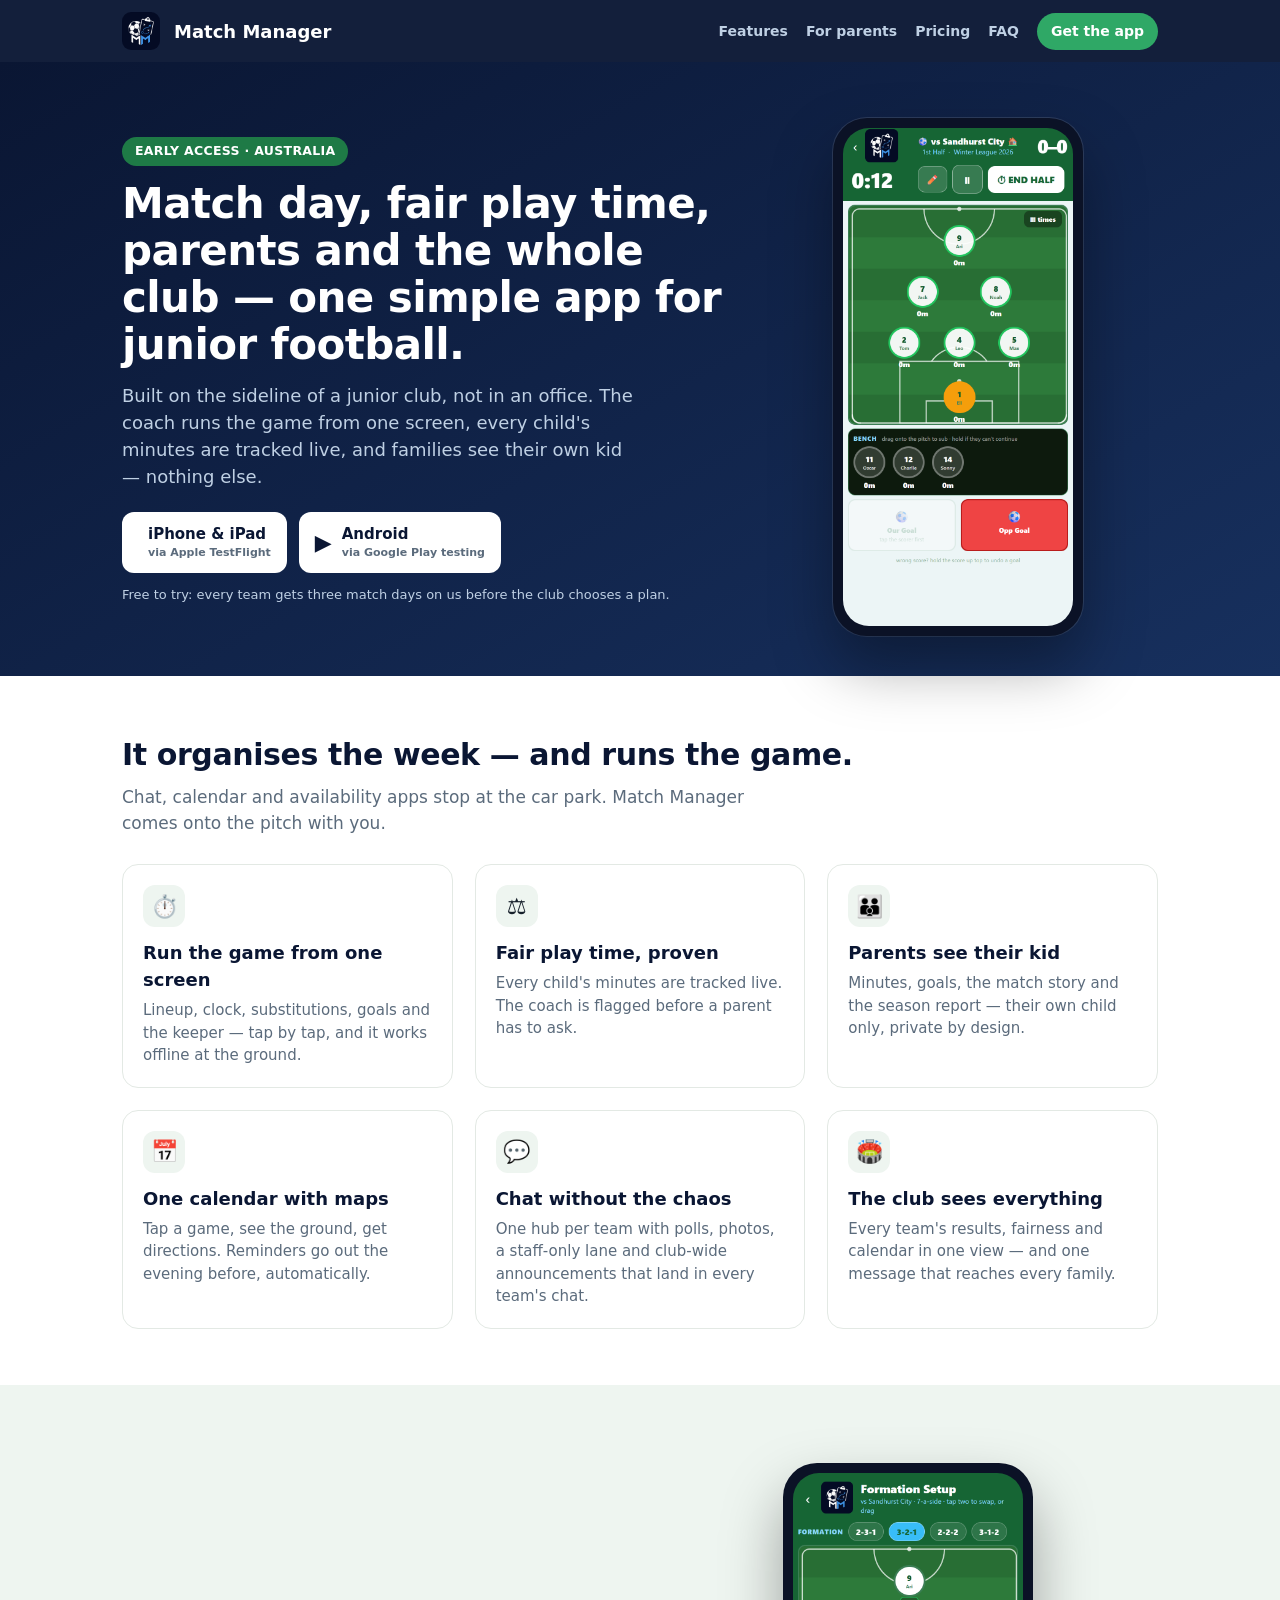
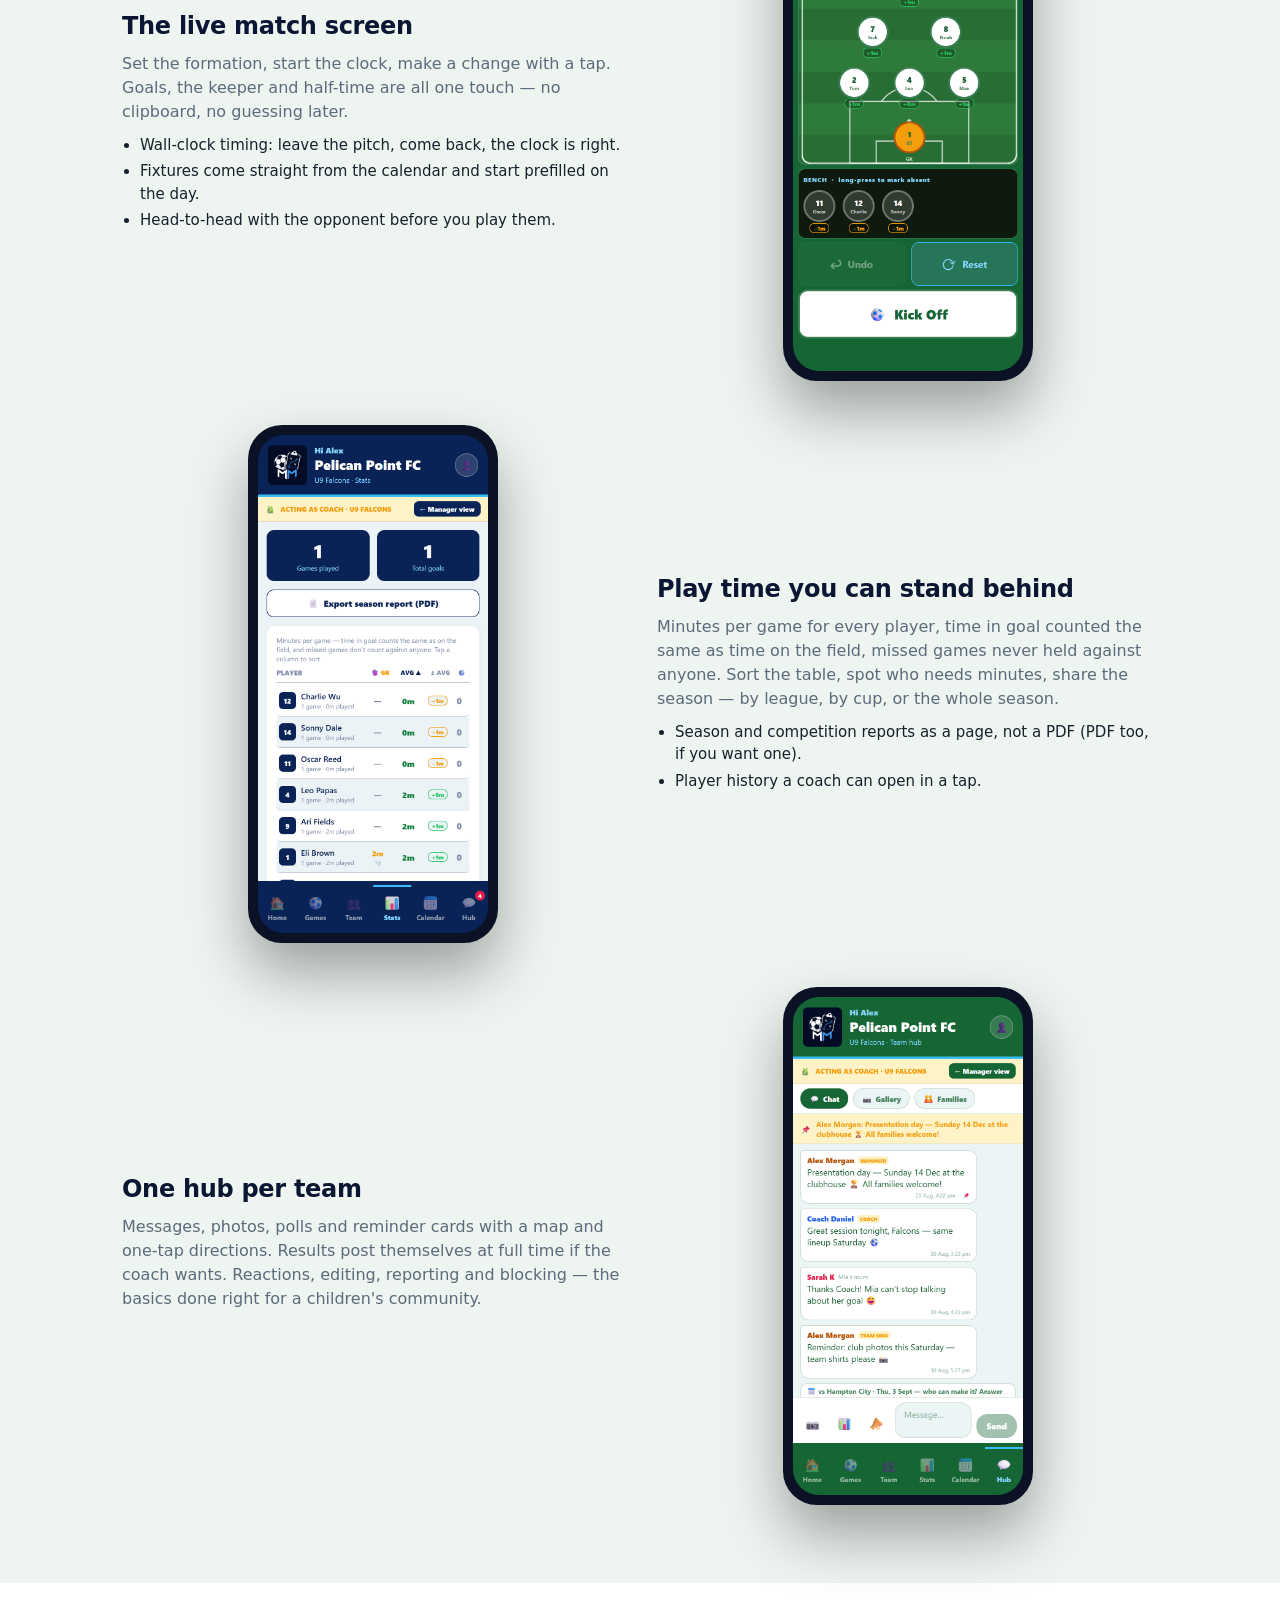
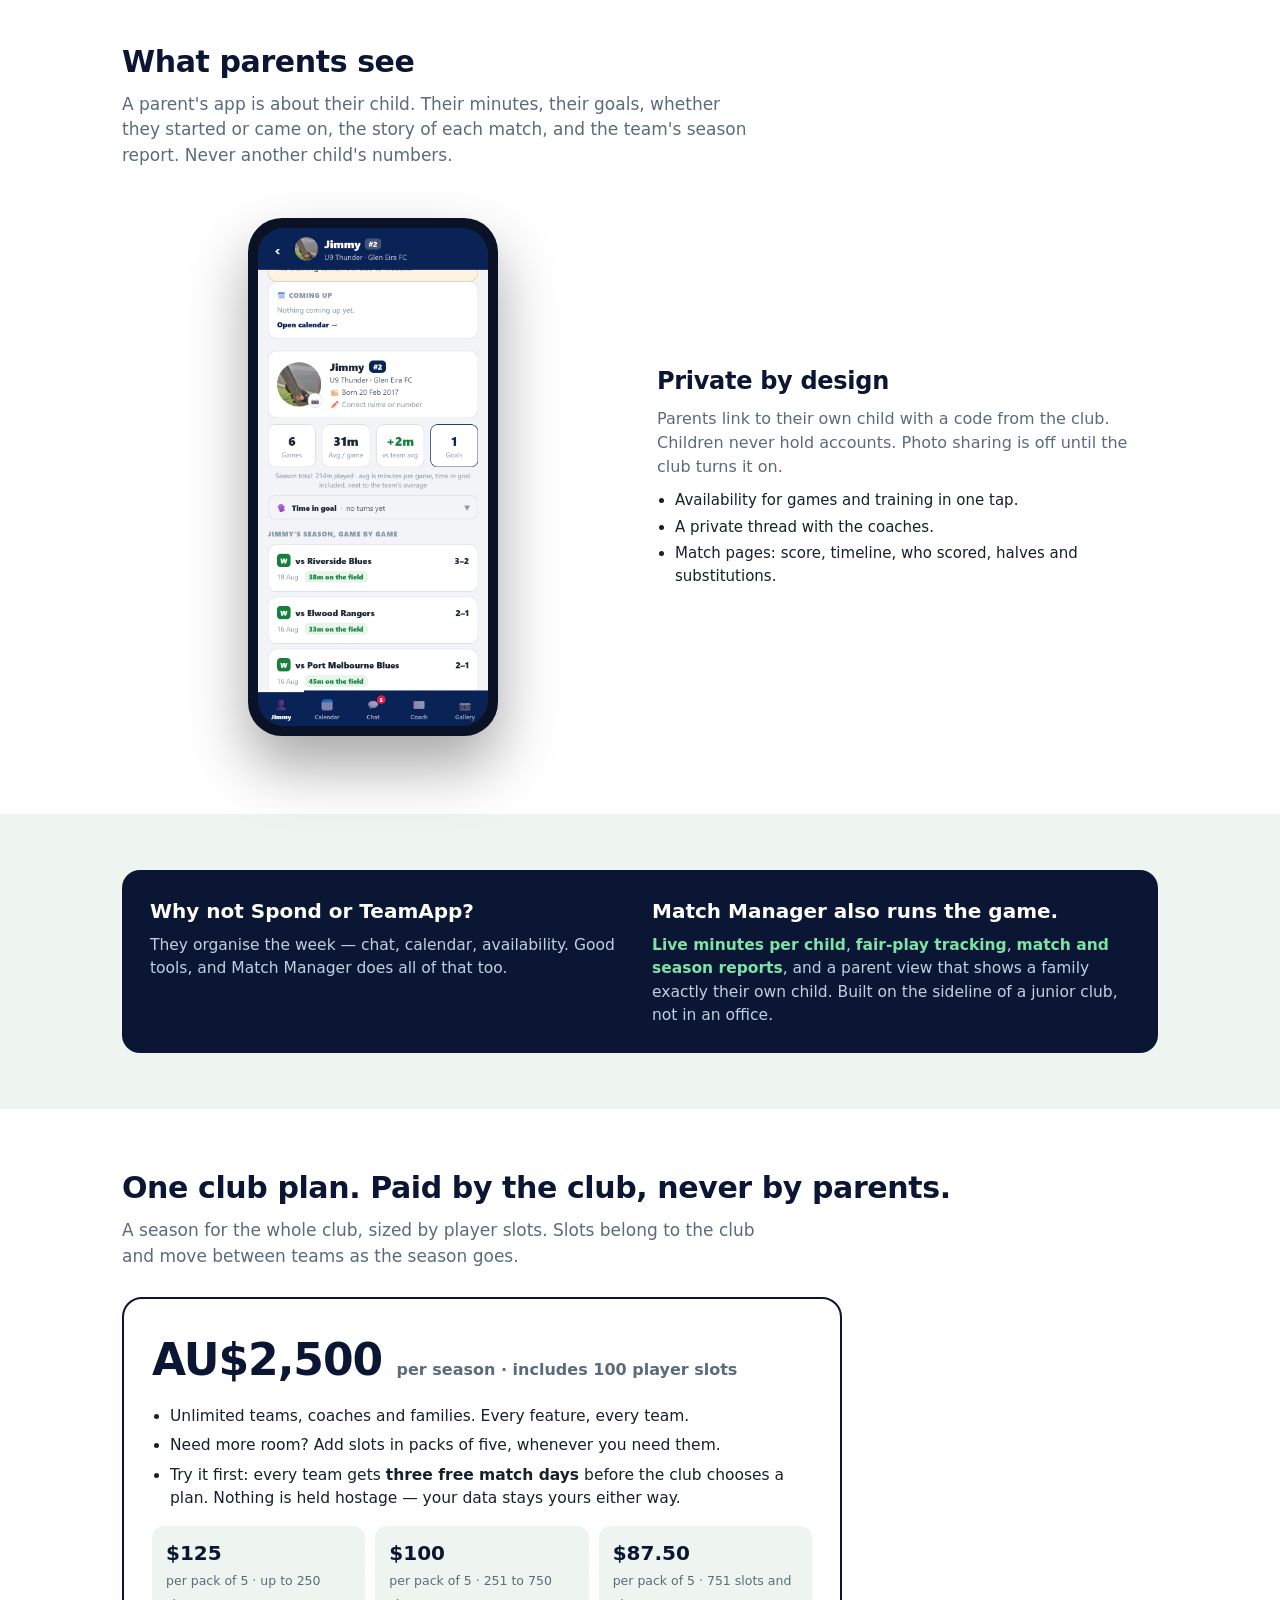
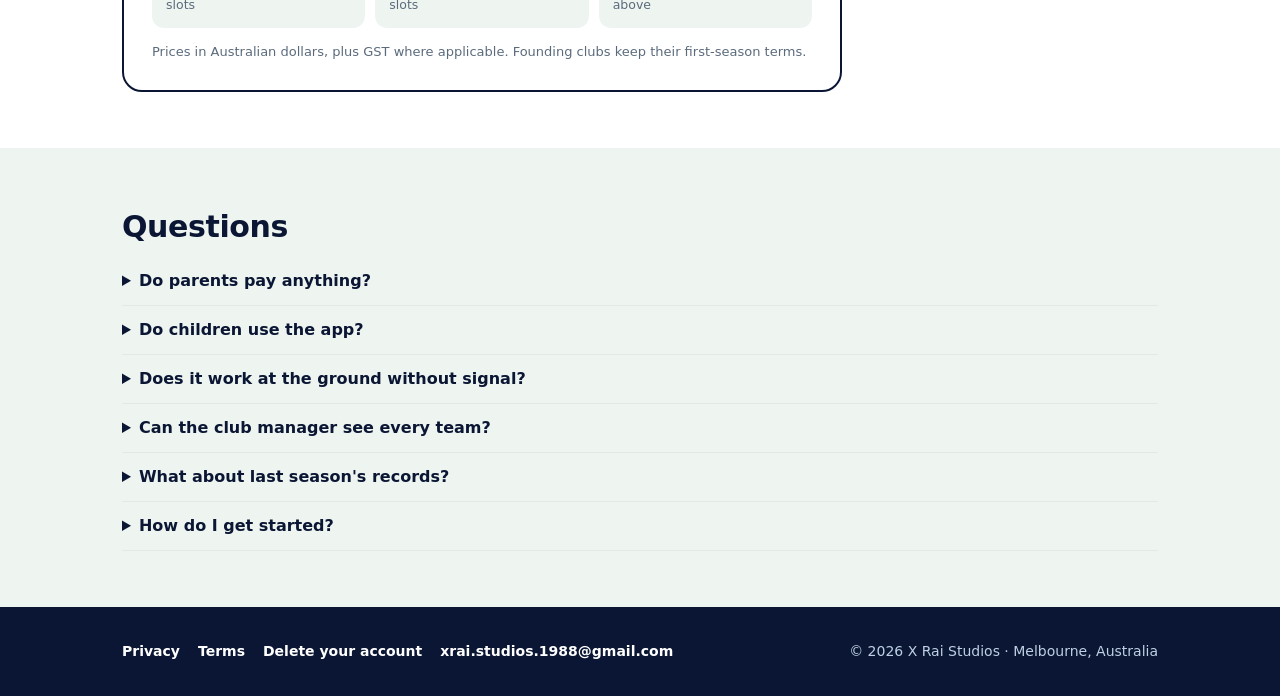
==== index.html @ 4dd19841 "Website for matchmanager.com.au: landing, privacy, terms, delete-account, assets, CNAME" ====
<!DOCTYPE html>
<html lang="en-AU">
<head>
<meta charset="utf-8">
<meta name="viewport" content="width=device-width, initial-scale=1">
<title>Match Manager — match day, fair play time and the whole club in one app</title>
<meta name="description" content="Match Manager runs junior football match days: live lineup and clock, every child's minutes tracked, results and season reports for families, one calendar with maps, and team chat without the chaos. Paid by the club, never by parents.">
<link rel="icon" href="assets/icon-512.png">
<link rel="apple-touch-icon" href="assets/icon-512.png">
<meta property="og:title" content="Match Manager — junior football, run properly">
<meta property="og:description" content="Live match day, fair play time proven, parents see their own child. One app for the whole club.">
<meta property="og:image" content="https://matchmanager.com.au/assets/og.png">
<meta property="og:url" content="https://matchmanager.com.au/">
<meta name="twitter:card" content="summary_large_image">
<link rel="stylesheet" href="site.css">
</head>
<body>

<nav class="top">
  <div class="wrap">
    <img src="assets/icon-512.png" alt="">
    <span class="brand">Match Manager</span>
    <div class="links">
      <a href="#features">Features</a>
      <a href="#parents">For parents</a>
      <a href="#pricing">Pricing</a>
      <a href="#faq">FAQ</a>
      <a class="cta" href="#get">Get the app</a>
    </div>
  </div>
</nav>

<header class="hero" id="get">
  <div class="wrap">
    <div>
      <span class="badge">EARLY ACCESS · AUSTRALIA</span>
      <h1>Match day, fair play time, parents and the whole club — one simple app for junior football.</h1>
      <p class="lead">Built on the sideline of a junior club, not in an office. The coach runs the game from one screen, every child's minutes are tracked live, and families see their own kid — nothing else.</p>
      <div class="stores">
        <a class="store" href="https://testflight.apple.com/join/XYmT5D63"><span class="ic"></span><span>iPhone &amp; iPad<small>via Apple TestFlight</small></span></a>
        <a class="store" href="https://play.google.com/apps/testing/com.xraistudios.matchmanager"><span class="ic">▶</span><span>Android<small>via Google Play testing</small></span></a>
      </div>
      <p class="note">Free to try: every team gets three match days on us before the club chooses a plan.</p>
    </div>
    <div class="phone"><img src="assets/10-live.png" alt="The live match screen: lineup on the field, the clock, subs and goals"></div>
  </div>
</header>

<section id="features">
  <div class="wrap">
    <h2 class="sec">It organises the week — and runs the game.</h2>
    <p class="sub">Chat, calendar and availability apps stop at the car park. Match Manager comes onto the pitch with you.</p>
    <div class="grid3">
      <div class="card"><div class="ic">⏱️</div><h3>Run the game from one screen</h3><p>Lineup, clock, substitutions, goals and the keeper — tap by tap, and it works offline at the ground.</p></div>
      <div class="card"><div class="ic">⚖️</div><h3>Fair play time, proven</h3><p>Every child's minutes are tracked live. The coach is flagged before a parent has to ask.</p></div>
      <div class="card"><div class="ic">👪</div><h3>Parents see their kid</h3><p>Minutes, goals, the match story and the season report — their own child only, private by design.</p></div>
      <div class="card"><div class="ic">📅</div><h3>One calendar with maps</h3><p>Tap a game, see the ground, get directions. Reminders go out the evening before, automatically.</p></div>
      <div class="card"><div class="ic">💬</div><h3>Chat without the chaos</h3><p>One hub per team with polls, photos, a staff-only lane and club-wide announcements that land in every team's chat.</p></div>
      <div class="card"><div class="ic">🏟️</div><h3>The club sees everything</h3><p>Every team's results, fairness and calendar in one view — and one message that reaches every family.</p></div>
    </div>
  </div>
</section>

<section class="alt">
  <div class="wrap">
    <div class="feature">
      <div>
        <h3>The live match screen</h3>
        <p>Set the formation, start the clock, make a change with a tap. Goals, the keeper and half-time are all one touch — no clipboard, no guessing later.</p>
        <ul><li>Wall-clock timing: leave the pitch, come back, the clock is right.</li><li>Fixtures come straight from the calendar and start prefilled on the day.</li><li>Head-to-head with the opponent before you play them.</li></ul>
      </div>
      <div class="phone"><img src="assets/09b-formation.png" alt="Formation setup" onerror="this.src='assets/10-live.png'"></div>
    </div>
    <div class="feature">
      <div>
        <h3>Play time you can stand behind</h3>
        <p>Minutes per game for every player, time in goal counted the same as time on the field, missed games never held against anyone. Sort the table, spot who needs minutes, share the season — by league, by cup, or the whole season.</p>
        <ul><li>Season and competition reports as a page, not a PDF (PDF too, if you want one).</li><li>Player history a coach can open in a tap.</li></ul>
      </div>
      <div class="phone"><img src="assets/03-stats.png" alt="Stats table with play time per player"></div>
    </div>
    <div class="feature">
      <div>
        <h3>One hub per team</h3>
        <p>Messages, photos, polls and reminder cards with a map and one-tap directions. Results post themselves at full time if the coach wants. Reactions, editing, reporting and blocking — the basics done right for a children's community.</p>
      </div>
      <div class="phone"><img src="assets/06-hub-chat.png" alt="Team hub chat with cards"></div>
    </div>
  </div>
</section>

<section id="parents">
  <div class="wrap">
    <h2 class="sec">What parents see</h2>
    <p class="sub">A parent's app is about their child. Their minutes, their goals, whether they started or came on, the story of each match, and the team's season report. Never another child's numbers.</p>
    <div class="feature">
      <div class="phone"><img src="assets/08b-parent-top.png" alt="The parent view of their own child"></div>
      <div>
        <h3>Private by design</h3>
        <p>Parents link to their own child with a code from the club. Children never hold accounts. Photo sharing is off until the club turns it on.</p>
        <ul><li>Availability for games and training in one tap.</li><li>A private thread with the coaches.</li><li>Match pages: score, timeline, who scored, halves and substitutions.</li></ul>
      </div>
    </div>
  </div>
</section>

<section class="alt">
  <div class="wrap">
    <div class="why">
      <div><h3>Why not Spond or TeamApp?</h3><p>They organise the week — chat, calendar, availability. Good tools, and Match Manager does all of that too.</p></div>
      <div><h3>Match Manager also runs the game.</h3><p><b>Live minutes per child</b>, <b>fair-play tracking</b>, <b>match and season reports</b>, and a parent view that shows a family exactly their own child. Built on the sideline of a junior club, not in an office.</p></div>
    </div>
  </div>
</section>

<section id="pricing">
  <div class="wrap">
    <h2 class="sec">One club plan. Paid by the club, never by parents.</h2>
    <p class="sub">A season for the whole club, sized by player slots. Slots belong to the club and move between teams as the season goes.</p>
    <div class="price">
      <div class="big">AU$2,500 <small>per season · includes 100 player slots</small></div>
      <ul>
        <li>Unlimited teams, coaches and families. Every feature, every team.</li>
        <li>Need more room? Add slots in packs of five, whenever you need them.</li>
        <li>Try it first: every team gets <b>three free match days</b> before the club chooses a plan. Nothing is held hostage — your data stays yours either way.</li>
      </ul>
      <div class="packs">
        <div class="pack"><b>$125</b><span>per pack of 5 · up to 250 slots</span></div>
        <div class="pack"><b>$100</b><span>per pack of 5 · 251 to 750 slots</span></div>
        <div class="pack"><b>$87.50</b><span>per pack of 5 · 751 slots and above</span></div>
      </div>
      <p style="color:var(--muted); font-size:13px; margin:14px 0 0">Prices in Australian dollars, plus GST where applicable. Founding clubs keep their first-season terms.</p>
    </div>
  </div>
</section>

<section class="alt" id="faq">
  <div class="wrap faq">
    <h2 class="sec">Questions</h2>
    <details><summary>Do parents pay anything?</summary><p>No. The club subscribes; families join free with a code from the club.</p></details>
    <details><summary>Do children use the app?</summary><p>No. Accounts are for adults only — coaches, club staff and parents or guardians. A child's details are entered and controlled by their club and their own family.</p></details>
    <details><summary>Does it work at the ground without signal?</summary><p>Yes. The live match runs on the phone and syncs when you are back online.</p></details>
    <details><summary>Can the club manager see every team?</summary><p>Yes. The whole club in one view: results, calendar and play-time fairness per team, plus club-wide announcements that reach every family.</p></details>
    <details><summary>What about last season's records?</summary><p>Bring a season in with one paste of your fixtures and results; the rest is tracked live from your first match day.</p></details>
    <details><summary>How do I get started?</summary><p>Install from the links above, create your club, add your teams — the guided setup takes a few minutes. Coaches and families join with codes you share.</p></details>
  </div>
</section>

<footer>
  <div class="wrap">
    <a href="privacy.html">Privacy</a>
    <a href="terms.html">Terms</a>
    <a href="delete-account.html">Delete your account</a>
    <a href="mailto:xrai.studios.1988@gmail.com">xrai.studios.1988@gmail.com</a>
    <span class="right">© 2026 X Rai Studios · Melbourne, Australia</span>
  </div>
</footer>

</body>
</html>
---- site.css ----
:root {
  --navy: #0A1633; --navy2: #17305E; --green: #1E7A46; --bright: #2FA866;
  --ice: #EEF5F0; --line: #E3E9E4; --muted: #5B6B7C; --ink: #17202B; --sky: #BFD0E4;
}
* { box-sizing: border-box; }
html { scroll-behavior: smooth; }
body { margin: 0; font-family: -apple-system, "Segoe UI", Roboto, system-ui, Arial, sans-serif; color: var(--ink); background: #fff; line-height: 1.5; }
a { color: var(--green); text-decoration: none; }
a:hover { text-decoration: underline; }
.wrap { max-width: 1080px; margin: 0 auto; padding: 0 22px; }
nav.top { position: sticky; top: 0; z-index: 20; background: rgba(10,22,51,0.96); backdrop-filter: blur(8px); color: #fff; }
nav.top .wrap { display: flex; align-items: center; gap: 14px; height: 62px; }
nav.top img { width: 38px; height: 38px; border-radius: 9px; }
nav.top .brand { font-weight: 800; font-size: 18px; color: #fff; }
nav.top .links { margin-left: auto; display: flex; gap: 18px; align-items: center; }
nav.top .links a { color: var(--sky); font-weight: 600; font-size: 14px; }
nav.top .links a.cta { background: var(--bright); color: #fff; padding: 8px 14px; border-radius: 999px; font-weight: 800; }
nav.top .links a:hover { text-decoration: none; color: #fff; }
.hero { background: linear-gradient(150deg, var(--navy), var(--navy2)); color: #fff; padding: 56px 0 40px; }
.hero .wrap { display: grid; grid-template-columns: 1.2fr 0.8fr; gap: 34px; align-items: center; }
.hero h1 { font-size: 42px; line-height: 1.12; letter-spacing: -0.6px; margin: 0 0 14px; font-weight: 800; }
.hero p.lead { font-size: 18px; color: var(--sky); margin: 0 0 22px; max-width: 520px; }
.badge { display: inline-block; background: var(--green); color: #fff; font-weight: 800; font-size: 12.5px; border-radius: 999px; padding: 5px 13px; margin-bottom: 14px; letter-spacing: 0.3px; }
.stores { display: flex; gap: 12px; flex-wrap: wrap; align-items: center; }
.store { display: inline-flex; align-items: center; gap: 10px; background: #fff; color: var(--navy); border-radius: 12px; padding: 11px 16px; font-weight: 800; font-size: 15px; }
.store small { display: block; font-weight: 600; font-size: 11px; color: var(--muted); }
.store:hover { text-decoration: none; transform: translateY(-1px); }
.store span.ic { font-size: 22px; }
.hero .note { color: var(--sky); font-size: 13px; margin-top: 12px; }
.phone { width: 250px; margin: 0 auto; border-radius: 34px; padding: 10px; background: #0b1226; box-shadow: 0 30px 60px rgba(0,0,0,0.35), 0 0 0 1px rgba(255,255,255,0.12); }
.phone img { display: block; width: 100%; border-radius: 26px; }
section { padding: 56px 0; }
section.alt { background: var(--ice); }
h2.sec { font-size: 30px; letter-spacing: -0.4px; margin: 0 0 8px; color: var(--navy); }
p.sub { color: var(--muted); font-size: 17px; margin: 0 0 28px; max-width: 640px; }
.grid3 { display: grid; grid-template-columns: repeat(3, 1fr); gap: 22px; }
.grid2 { display: grid; grid-template-columns: repeat(2, 1fr); gap: 22px; }
.card { background: #fff; border: 1px solid var(--line); border-radius: 16px; padding: 20px; }
.card .ic { width: 42px; height: 42px; border-radius: 12px; background: var(--ice); display: flex; align-items: center; justify-content: center; font-size: 22px; margin-bottom: 12px; }
.card h3 { margin: 0 0 6px; font-size: 18px; color: var(--navy); }
.card p { margin: 0; color: var(--muted); font-size: 15px; }
.feature { display: grid; grid-template-columns: 1fr 1fr; gap: 34px; align-items: center; padding: 22px 0; }
.feature:nth-child(even) .phone { order: -1; }
.feature h3 { font-size: 24px; color: var(--navy); margin: 0 0 8px; letter-spacing: -0.3px; }
.feature p { font-size: 16px; color: var(--muted); margin: 0 0 10px; }
.feature ul { margin: 0; padding-left: 18px; color: var(--ink); font-size: 15px; }
.feature li { margin: 4px 0; }
.why { background: var(--navy); color: #fff; border-radius: 18px; padding: 26px 28px; display: grid; grid-template-columns: 1fr 1fr; gap: 24px; }
.why b { color: #7BE3A6; }
.why p { margin: 0; color: var(--sky); font-size: 15.5px; }
.why h3 { margin: 0 0 8px; font-size: 20px; }
.price { background: #fff; border: 2px solid var(--navy); border-radius: 20px; padding: 28px; max-width: 720px; }
.price .big { font-size: 44px; font-weight: 900; color: var(--navy); letter-spacing: -1px; }
.price .big small { font-size: 16px; font-weight: 700; color: var(--muted); letter-spacing: 0; }
.price ul { padding-left: 18px; margin: 12px 0 0; font-size: 15.5px; }
.price li { margin: 6px 0; }
.packs { display: grid; grid-template-columns: repeat(3, 1fr); gap: 10px; margin-top: 16px; }
.pack { background: var(--ice); border-radius: 12px; padding: 12px 14px; }
.pack b { display: block; font-size: 20px; color: var(--navy); }
.pack span { font-size: 12.5px; color: var(--muted); }
.faq details { border-bottom: 1px solid var(--line); padding: 12px 0; }
.faq summary { cursor: pointer; font-weight: 700; color: var(--navy); font-size: 16px; }
.faq p { margin: 8px 0 0; color: var(--muted); }
footer { background: var(--navy); color: var(--sky); padding: 34px 0; font-size: 14px; }
footer .wrap { display: flex; flex-wrap: wrap; gap: 18px; align-items: center; }
footer a { color: #fff; font-weight: 600; }
footer .right { margin-left: auto; }
.doc { max-width: 760px; margin: 0 auto; padding: 36px 22px 60px; }
.doc h1 { color: var(--navy); font-size: 30px; margin: 0 0 6px; }
.doc h2 { color: var(--navy); font-size: 19px; margin: 26px 0 8px; }
.doc p, .doc li { font-size: 15.5px; }
.doc .muted { color: var(--muted); }
.doc .box { background: var(--ice); border-radius: 12px; padding: 14px 16px; margin: 14px 0; }
.btn { display: inline-block; background: var(--navy); color: #fff; font-weight: 800; padding: 11px 16px; border-radius: 12px; }
.btn:hover { text-decoration: none; background: var(--navy2); }
@media (max-width: 820px) {
  .hero .wrap, .grid3, .grid2, .feature, .why { grid-template-columns: 1fr; }
  .hero h1 { font-size: 32px; }
  .feature:nth-child(even) .phone { order: 0; }
  .phone { width: 220px; }
  nav.top .links a:not(.cta) { display: none; }
  .packs { grid-template-columns: 1fr; }
}
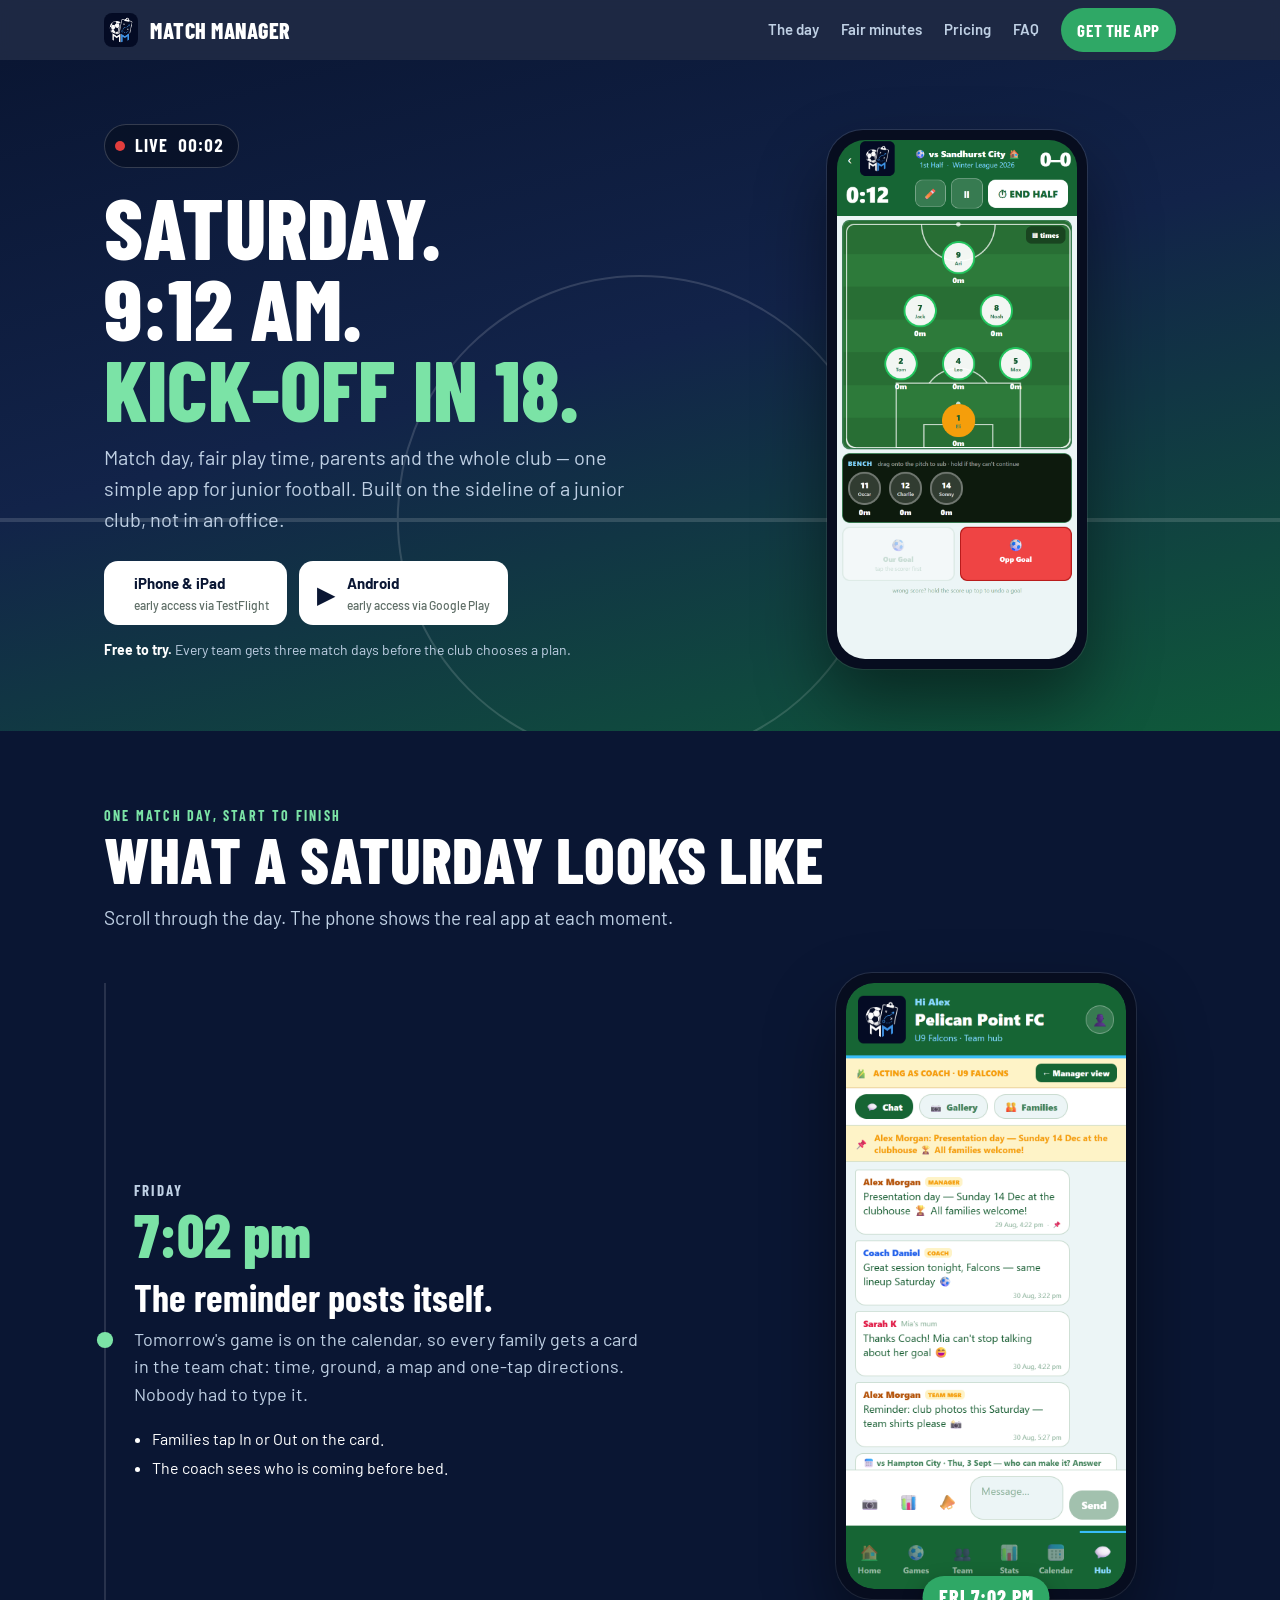
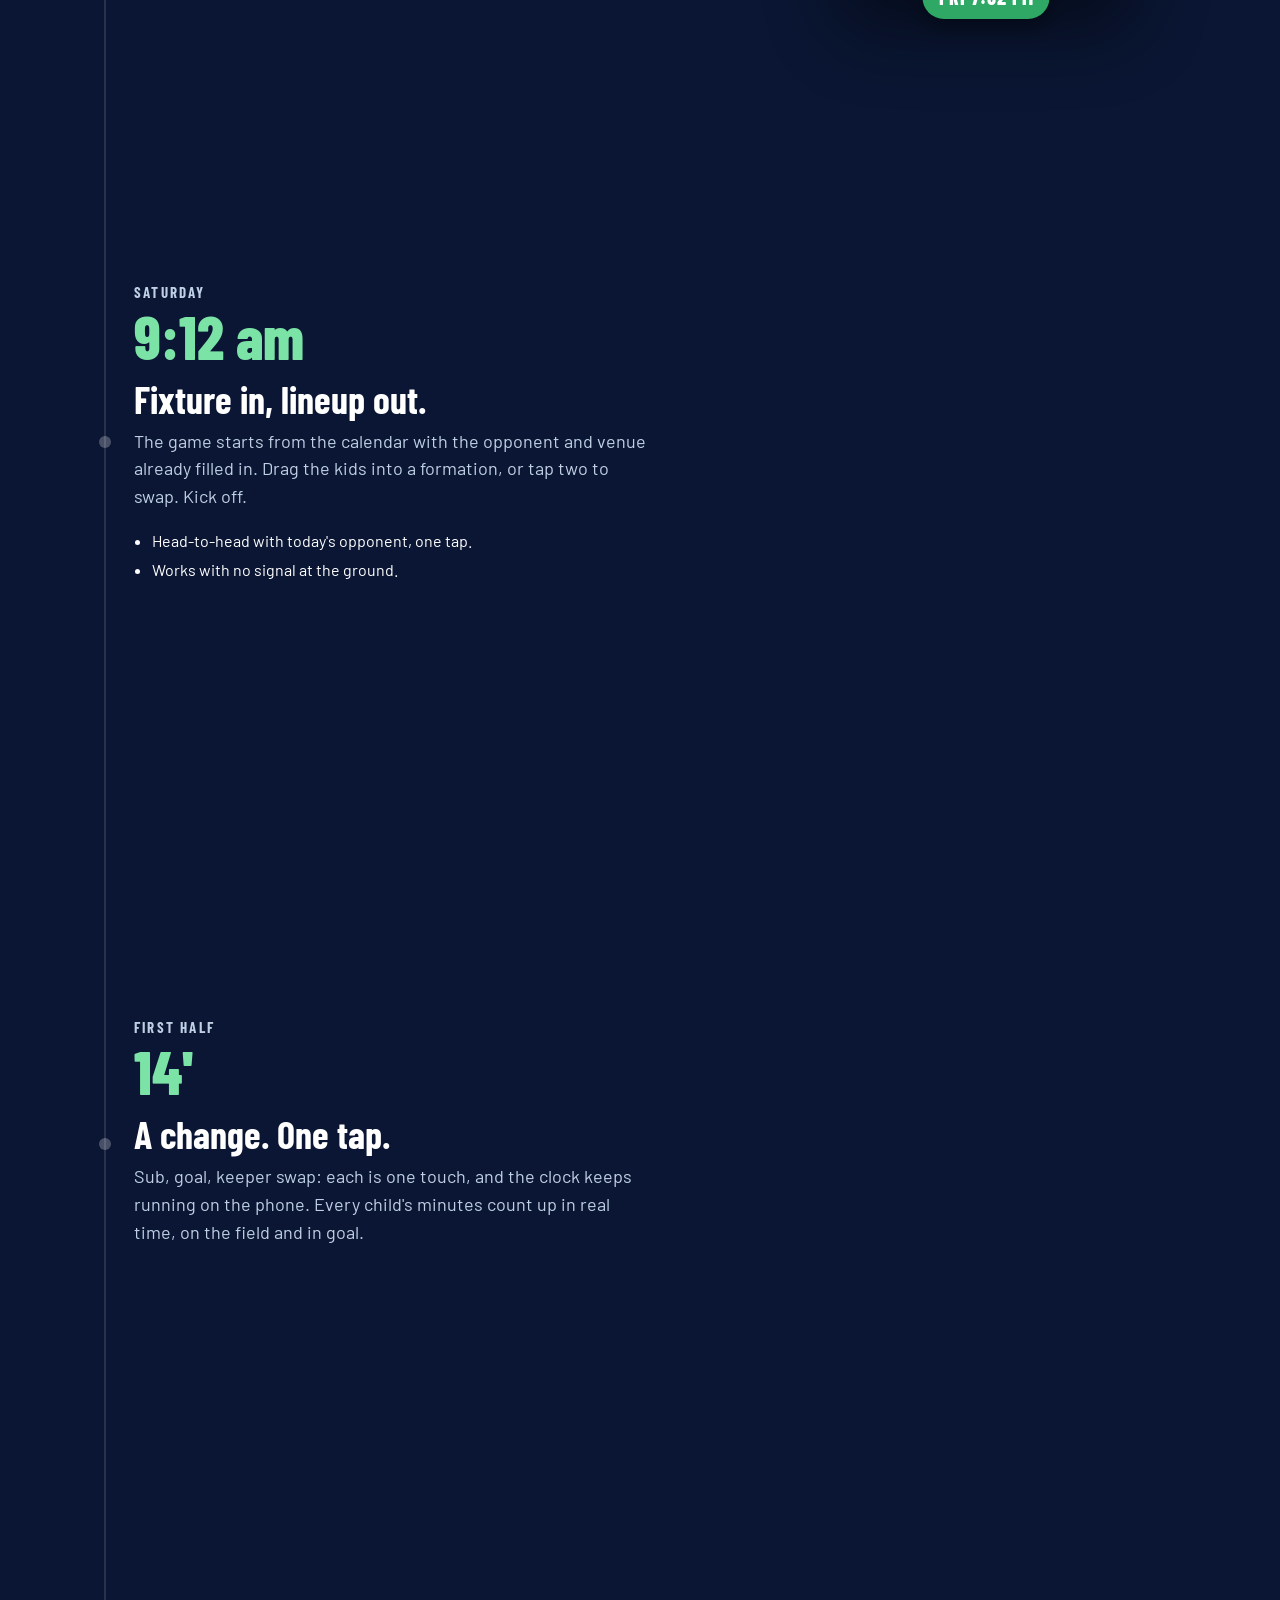
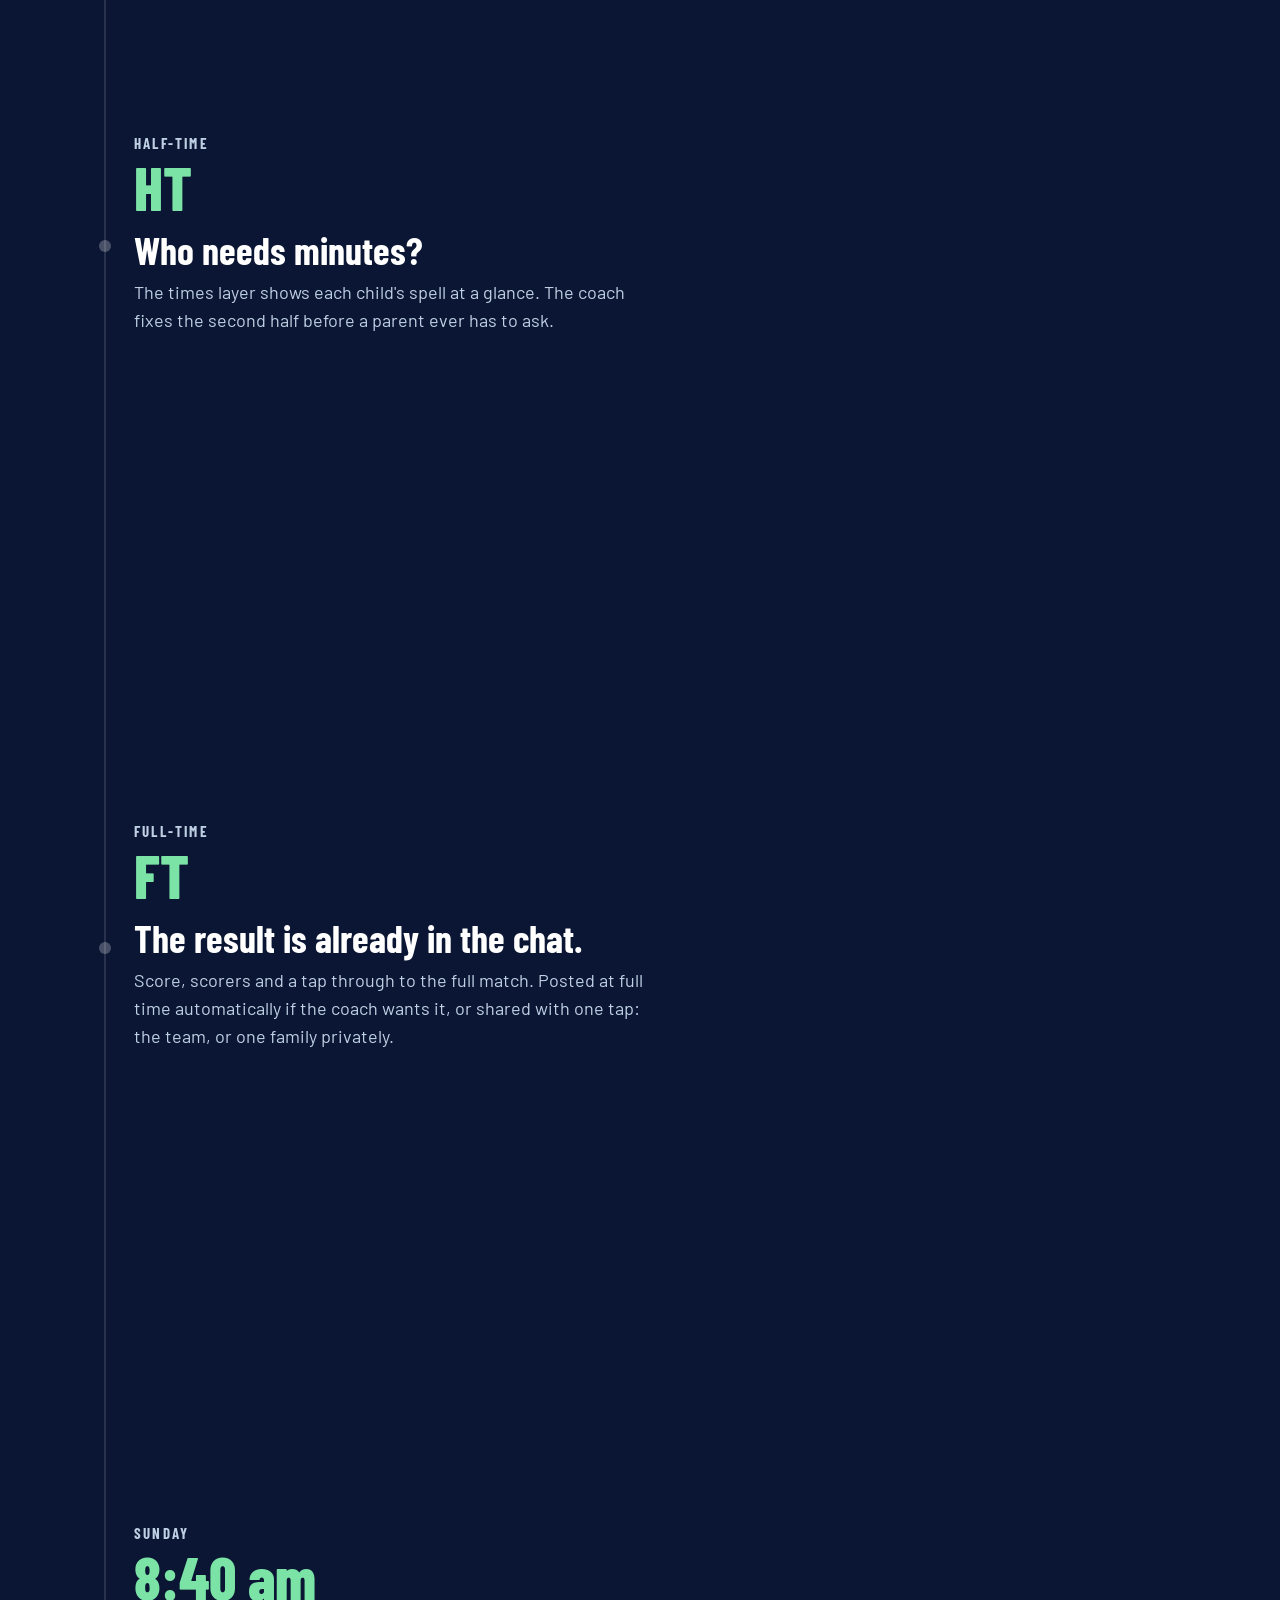
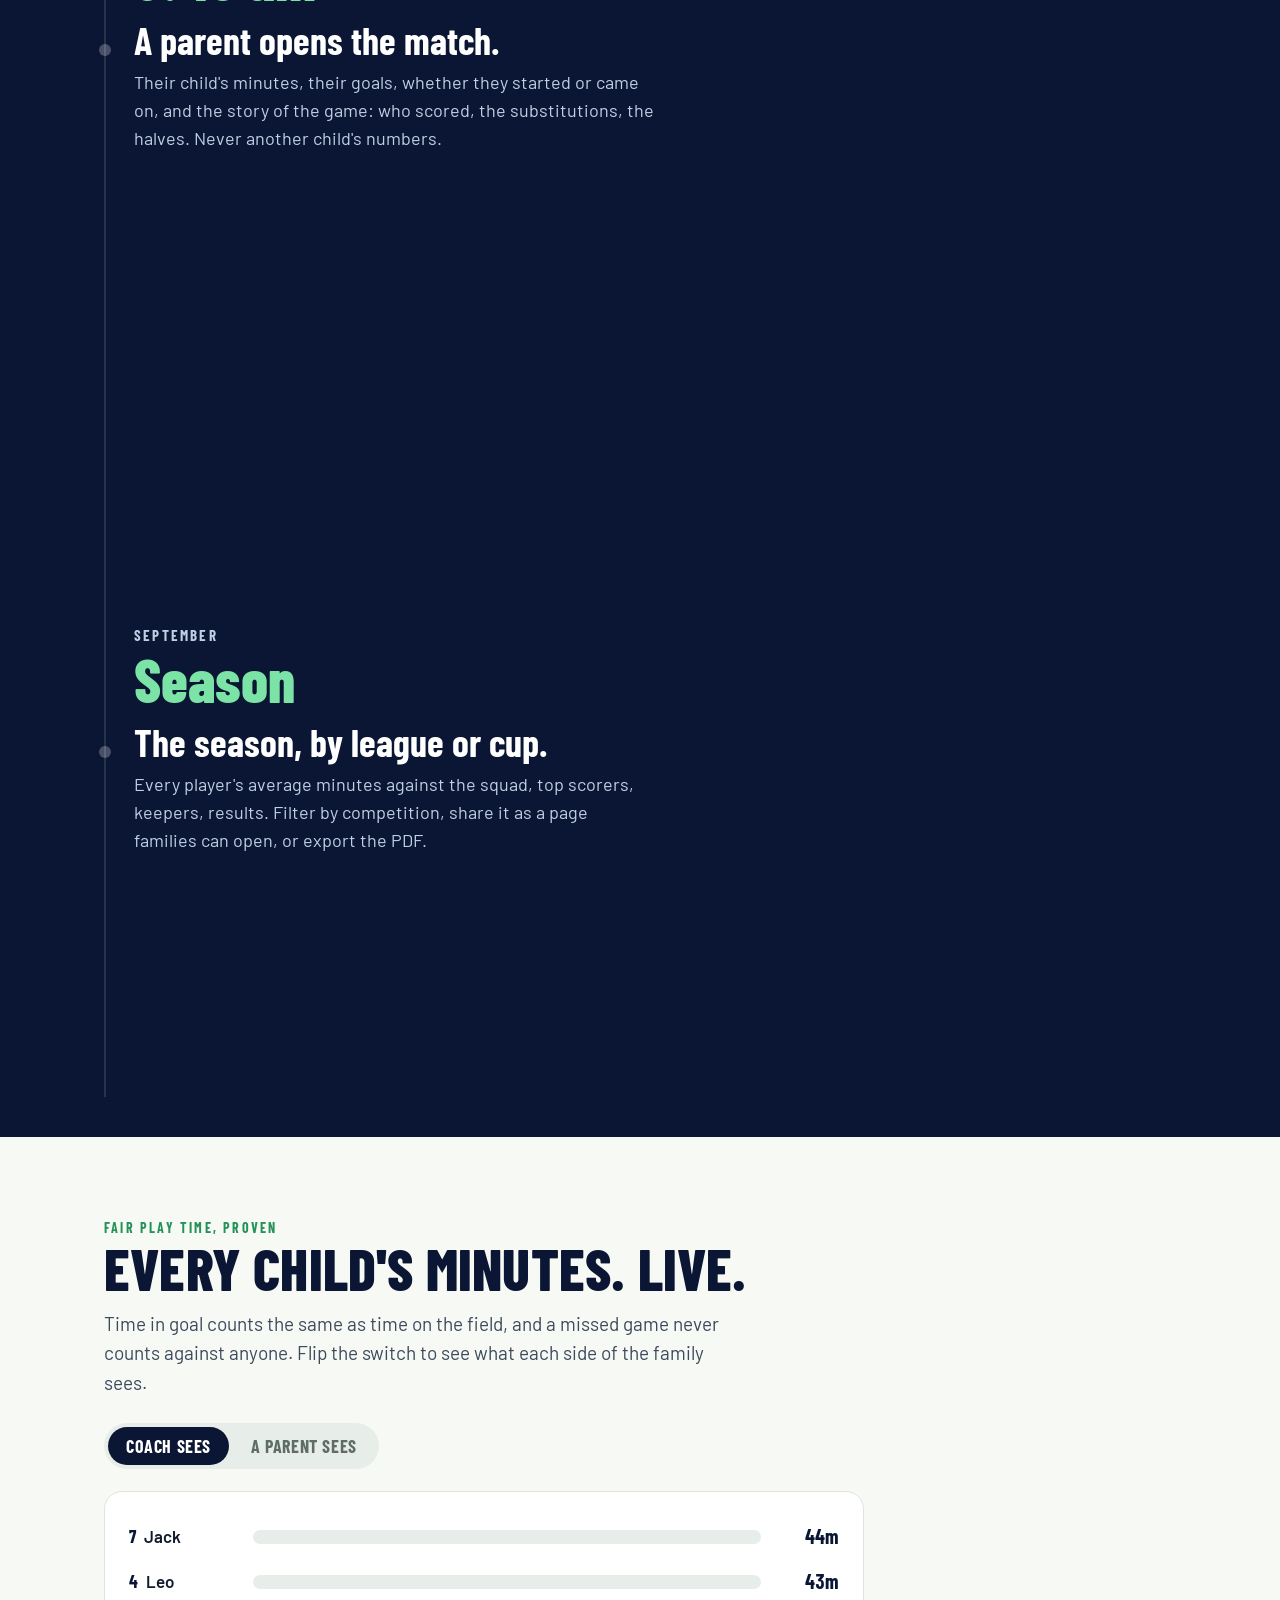
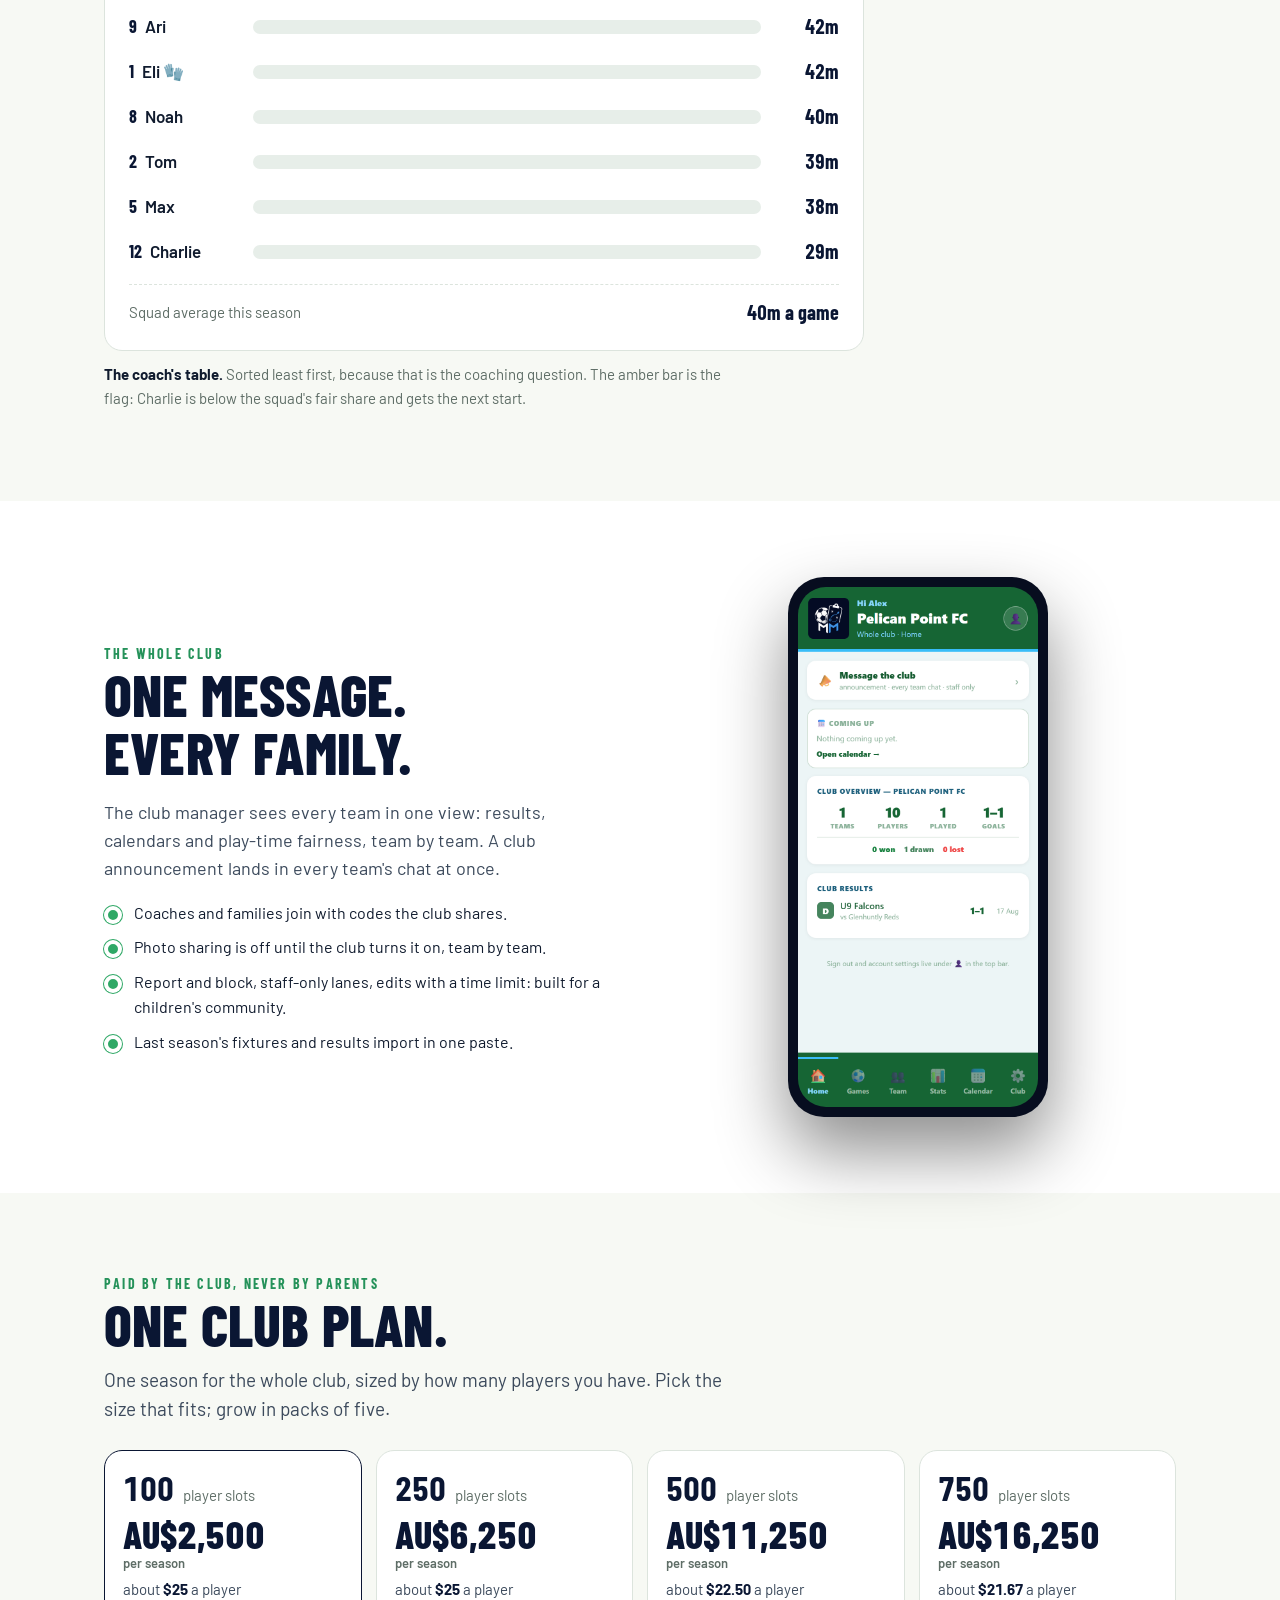
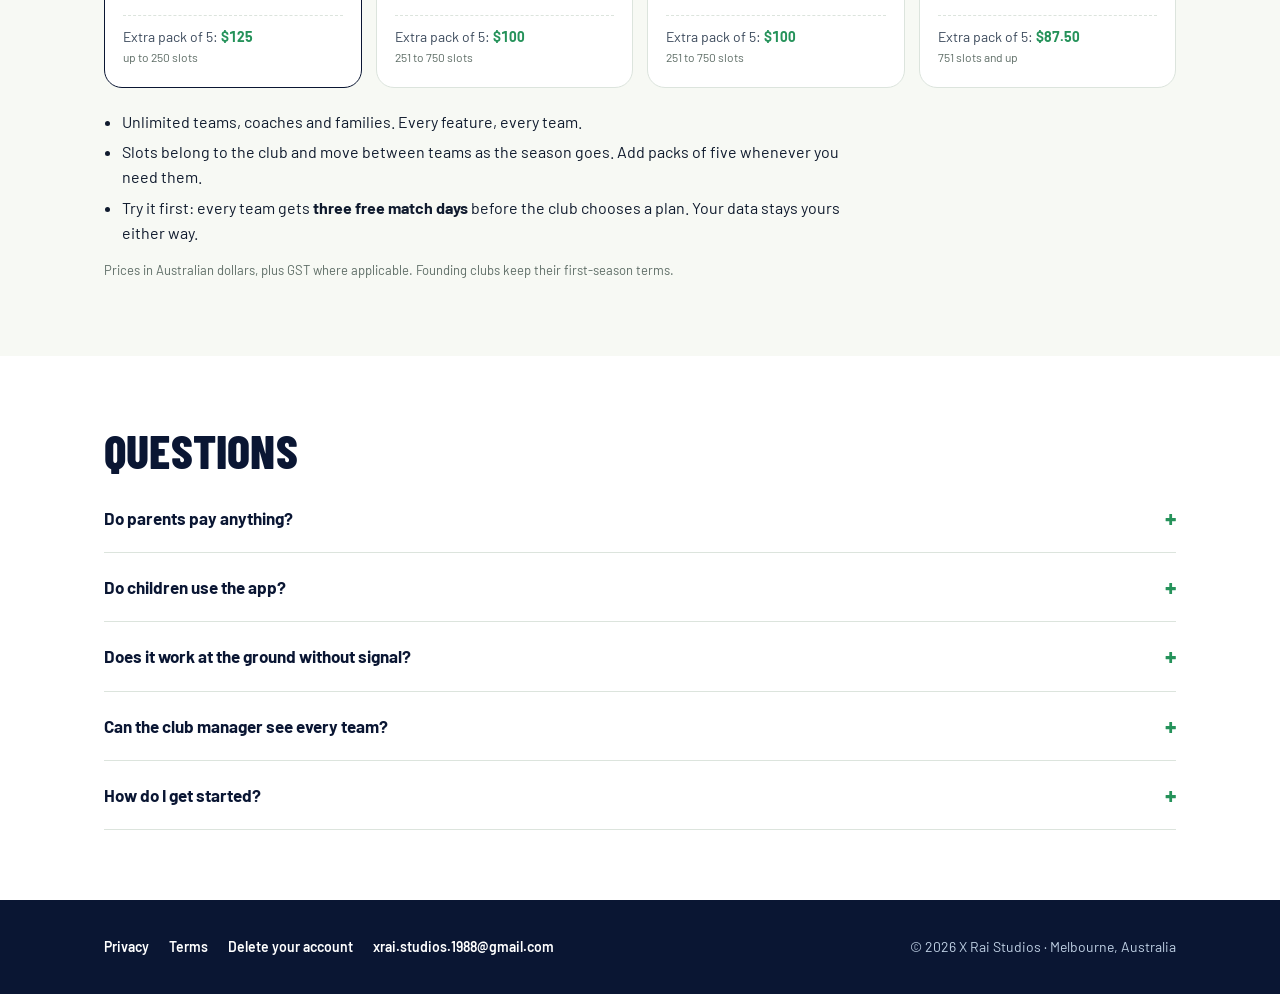
==== commit 8157a923: "New home page: one Saturday in match time, fair-minutes board, pricing by club size" ====
--- a/index.html
+++ b/index.html
@@ -3,146 +3,372 @@
 <head>
 <meta charset="utf-8">
 <meta name="viewport" content="width=device-width, initial-scale=1">
-<title>Match Manager — match day, fair play time and the whole club in one app</title>
-<meta name="description" content="Match Manager runs junior football match days: live lineup and clock, every child's minutes tracked, results and season reports for families, one calendar with maps, and team chat without the chaos. Paid by the club, never by parents.">
+<title>Match Manager</title>
+<meta name="description" content="One Saturday at a junior football club, run with Match Manager: the reminder that posts itself, the lineup in a tap, every child's minutes live, the result in the family chat, and the season by league or cup.">
 <link rel="icon" href="assets/icon-512.png">
-<link rel="apple-touch-icon" href="assets/icon-512.png">
-<meta property="og:title" content="Match Manager — junior football, run properly">
+<meta property="og:title" content="Match Manager — a Saturday, run properly">
 <meta property="og:description" content="Live match day, fair play time proven, parents see their own child. One app for the whole club.">
 <meta property="og:image" content="https://matchmanager.com.au/assets/og.png">
-<meta property="og:url" content="https://matchmanager.com.au/">
-<meta name="twitter:card" content="summary_large_image">
-<link rel="stylesheet" href="site.css">
+<link rel="preconnect" href="https://fonts.googleapis.com">
+<link rel="preconnect" href="https://fonts.gstatic.com" crossorigin>
+<link rel="stylesheet" href="https://fonts.googleapis.com/css2?family=Barlow+Condensed:wght@600;700;800&family=Barlow:wght@400;500;600;700&display=swap">
+<style>
+:root{
+  --night:#0A1633; --night2:#122349; --pitch:#0F5A3A; --pitch2:#177249;
+  --chalk:#F7F9F4; --paper:#FFFFFF; --ink:#101B2E; --ink2:#3C4A5C; --grey:#5E6D66; --line:#DCE4DD;
+  --kit:#2FA866; --kit2:#25925A; --live:#E23D3D; --skyline:#BFD0E4; --mint:#7BE3A6;
+  --disp:"Barlow Condensed","Arial Narrow",Impact,sans-serif; --body:"Barlow","Segoe UI",Roboto,system-ui,sans-serif;
+}
+*{box-sizing:border-box}
+html{scroll-behavior:smooth}
+body{margin:0;background:var(--chalk);color:var(--ink);font-family:var(--body);font-size:17px;line-height:1.55;-webkit-font-smoothing:antialiased}
+a{color:var(--kit2);text-decoration:none}
+a:hover{text-decoration:underline}
+.wrap{max-width:1120px;margin:0 auto;padding:0 24px}
+h1,h2,h3{font-family:var(--disp);text-wrap:balance;line-height:1;letter-spacing:.2px;margin:0}
+.eyebrow{font-family:var(--disp);font-weight:700;font-size:14px;letter-spacing:2.2px;text-transform:uppercase;color:var(--mint)}
+.num{font-variant-numeric:tabular-nums}
+:focus-visible{outline:3px solid var(--kit);outline-offset:3px}
+
+/* ── nav ─────────────────────────────────────────────────────────────── */
+.nav{position:sticky;top:0;z-index:30;background:rgba(10,22,51,.92);backdrop-filter:blur(10px);color:#fff}
+.nav .wrap{display:flex;align-items:center;gap:12px;height:60px}
+.nav img{width:34px;height:34px;border-radius:8px}
+.nav .brand{font-family:var(--disp);font-weight:800;font-size:22px;letter-spacing:.5px}
+.nav .links{margin-left:auto;display:flex;gap:22px;align-items:center}
+.nav .links a{color:var(--skyline);font-weight:600;font-size:15px}
+.nav .links a.cta{background:var(--kit);color:#fff;padding:9px 16px;border-radius:999px;font-family:var(--disp);font-weight:700;font-size:17px;letter-spacing:.6px}
+.nav .links a:hover{text-decoration:none;color:#fff}
+
+/* ── hero: the sideline at 9:12 ─────────────────────────────────────── */
+.hero{position:relative;overflow:hidden;background:linear-gradient(165deg,var(--night) 0%,var(--night2) 45%,var(--pitch) 100%);color:#fff;padding:64px 0 56px}
+.hero .lines{position:absolute;inset:auto -10% -40% -10%;height:120%;pointer-events:none;opacity:.14}
+.hero .lines i{position:absolute;border:2px solid #fff;border-radius:50%}
+.hero .lines .circle{width:38vw;height:38vw;max-width:520px;max-height:520px;left:50%;top:10%;transform:translateX(-50%)}
+.hero .lines .half{width:200%;height:0;border-radius:0;border-top:2px solid #fff;left:-50%;top:calc(10% + 19vw)}
+.hero .wrap{position:relative;display:grid;grid-template-columns:1.15fr .85fr;gap:40px;align-items:center}
+.clock{display:inline-flex;align-items:center;gap:10px;background:rgba(0,0,0,.28);border:1px solid rgba(255,255,255,.18);border-radius:999px;padding:7px 14px 7px 10px;font-family:var(--disp);font-weight:700;font-size:18px;letter-spacing:1px}
+.clock .dot{width:10px;height:10px;border-radius:50%;background:var(--live);box-shadow:0 0 0 0 rgba(226,61,61,.6);animation:pulse 1.6s infinite}
+@keyframes pulse{0%{box-shadow:0 0 0 0 rgba(226,61,61,.55)}70%{box-shadow:0 0 0 10px rgba(226,61,61,0)}100%{box-shadow:0 0 0 0 rgba(226,61,61,0)}}
+.hero h1{font-size:clamp(46px,7vw,86px);font-weight:800;text-transform:uppercase;margin:18px 0 14px;line-height:.94}
+.hero h1 em{font-style:normal;color:var(--mint)}
+.hero p.lead{font-size:20px;color:var(--skyline);max-width:560px;margin:0 0 26px}
+.stores{display:flex;gap:12px;flex-wrap:wrap}
+.store{display:inline-flex;align-items:center;gap:12px;background:#fff;color:var(--night);border-radius:14px;padding:11px 18px;font-weight:700;font-size:15px;transition:transform .15s}
+.store:hover{text-decoration:none;transform:translateY(-2px)}
+.store small{display:block;font-weight:500;font-size:12px;color:var(--grey)}
+.store .ic{font-size:24px}
+.hero .fine{color:var(--skyline);font-size:14px;margin-top:14px}
+.hero .fine b{color:#fff}
+.phone{width:260px;margin:0 auto;border-radius:36px;padding:10px;background:#070d1f;box-shadow:0 34px 70px rgba(0,0,0,.45),0 0 0 1px rgba(255,255,255,.12)}
+.phone img{display:block;width:100%;border-radius:28px}
+
+/* ── the day, in match time ─────────────────────────────────────────── */
+.day{background:var(--night);color:#fff;padding:70px 0 40px}
+.day .intro{max-width:720px;margin-bottom:10px}
+.day h2{font-size:clamp(38px,5.4vw,64px);font-weight:800;text-transform:uppercase}
+.day .intro p{color:var(--skyline);font-size:19px;margin:12px 0 0;max-width:600px}
+.story{display:grid;grid-template-columns:1fr 380px;gap:60px;align-items:start;margin-top:40px}
+.stage{position:sticky;top:84px;align-self:start}
+.stage .phone{width:300px;position:relative}
+.stage .screens{position:relative;aspect-ratio:750/1624;border-radius:28px;overflow:hidden;background:#0b1226}
+.stage .screens img{position:absolute;inset:0;width:100%;height:100%;object-fit:cover;opacity:0;transition:opacity .5s ease}
+.stage .screens img.on{opacity:1}
+.stage .stamp{position:absolute;left:50%;bottom:-20px;transform:translateX(-50%);background:var(--kit);color:#fff;font-family:var(--disp);font-weight:800;font-size:20px;letter-spacing:1px;padding:6px 16px;border-radius:999px;white-space:nowrap;box-shadow:0 8px 20px rgba(0,0,0,.35)}
+.steps{padding-top:10px}
+.step{min-height:78vh;display:flex;flex-direction:column;justify-content:center;padding:30px 0;border-left:2px solid rgba(255,255,255,.12);padding-left:28px;position:relative;transition:opacity .35s}
+.step::before{content:"";position:absolute;left:-7px;top:50%;width:12px;height:12px;border-radius:50%;background:rgba(255,255,255,.25);transition:background .3s,transform .3s}
+.step.on::before{background:var(--mint);transform:scale(1.35)}
+.step .when{font-family:var(--disp);font-weight:800;font-size:clamp(40px,5vw,60px);color:var(--mint);line-height:1}
+.step .when small{display:block;font-size:15px;letter-spacing:2.2px;font-weight:700;color:var(--skyline);margin-bottom:6px}
+.step h3{font-size:clamp(26px,3.2vw,38px);font-weight:700;margin:14px 0 10px;text-transform:none;letter-spacing:0}
+.step p{color:var(--skyline);font-size:18px;max-width:520px;margin:0 0 8px}
+.step ul{color:#fff;margin:6px 0 0;padding-left:18px;font-size:16px}
+.step li{margin:4px 0}
+@media (max-width:900px){
+  .story{grid-template-columns:1fr;gap:0}
+  .stage{order:-1;top:60px;z-index:5;padding:8px 0 22px;background:var(--night);box-shadow:0 14px 24px -12px rgba(4,10,28,.95)}
+  .stage .phone{width:min(38vw,150px);padding:6px;border-radius:26px}
+  .stage .phone img,.stage .screens{border-radius:20px}
+  .steps{padding-top:0}
+  .stage .stamp{font-size:16px;bottom:-14px}
+  .step{min-height:calc(100vh - 430px);padding:26px 0 26px 22px;justify-content:flex-start}
+}
+
+/* ── the fair minutes board (interactive) ───────────────────────────── */
+.board{background:var(--chalk);padding:76px 0}
+.board h2{font-size:clamp(36px,5vw,58px);font-weight:800;text-transform:uppercase;color:var(--night)}
+.board .lead{color:var(--ink2);font-size:19px;max-width:640px;margin:12px 0 26px}
+.seg{display:inline-flex;background:#E7EEE9;border-radius:999px;padding:4px;gap:4px}
+.seg button{border:0;background:transparent;font-family:var(--disp);font-weight:700;font-size:18px;letter-spacing:.6px;padding:8px 18px;border-radius:999px;color:var(--grey);cursor:pointer}
+.seg button[aria-pressed="true"]{background:var(--night);color:#fff}
+.bars{margin-top:22px;background:var(--paper);border:1px solid var(--line);border-radius:18px;padding:22px 24px;max-width:760px}
+.bar{display:grid;grid-template-columns:110px 1fr 64px;align-items:center;gap:14px;padding:7px 0;transition:opacity .35s}
+.bar .name{font-weight:600}
+.bar .name b{font-family:var(--disp);font-size:18px;margin-right:8px;color:var(--night)}
+.bar .track{height:14px;background:#E7EEE9;border-radius:7px;overflow:hidden;position:relative}
+.bar .fill{height:100%;width:0;background:var(--kit);border-radius:7px;transition:width 1.1s cubic-bezier(.2,.8,.2,1)}
+.bar.low .fill{background:#E0A11C}
+.bar .mins{text-align:right;font-family:var(--disp);font-weight:700;font-size:20px;color:var(--night)}
+.bars .avg{position:relative;height:0}
+.board.parent .bar:not(.mine){opacity:.12;filter:grayscale(1)}
+.board .note{font-size:15px;color:var(--grey);margin-top:12px;max-width:640px}
+.board .note b{color:var(--ink)}
+.avgline{display:flex;justify-content:space-between;align-items:center;margin-top:10px;padding-top:12px;border-top:1px dashed var(--line);font-size:15px;color:var(--grey)}
+.avgline .v{font-family:var(--disp);font-weight:700;font-size:20px;color:var(--night)}
+
+/* ── club, pricing, faq ─────────────────────────────────────────────── */
+.club{background:var(--paper);padding:76px 0}
+.club .wrap{display:grid;grid-template-columns:1fr 1fr;gap:40px;align-items:center}
+.club h2{font-size:clamp(36px,5vw,58px);font-weight:800;text-transform:uppercase;color:var(--night)}
+.club p{color:var(--ink2);font-size:18px}
+.club .tick{list-style:none;padding:0;margin:18px 0 0;display:grid;gap:10px}
+.club .tick li{padding-left:30px;position:relative;font-size:16px}
+.club .tick li::before{content:"";position:absolute;left:0;top:5px;width:18px;height:18px;border-radius:50%;background:var(--kit);box-shadow:inset 0 0 0 4px #fff,0 0 0 1px var(--kit)}
+.why{background:var(--pitch);color:#fff;padding:60px 0}
+.why .wrap{display:grid;grid-template-columns:1fr 1fr;gap:40px}
+.why h2{font-size:clamp(32px,4vw,48px);font-weight:800;text-transform:uppercase}
+.why p{color:#DDF3E6;font-size:18px;margin:10px 0 0}
+.why b{color:var(--mint)}
+.pricing{background:var(--chalk);padding:76px 0}
+.pricing h2{font-size:clamp(36px,5vw,58px);font-weight:800;text-transform:uppercase;color:var(--night)}
+.pricing .lead{color:var(--ink2);font-size:19px;max-width:640px;margin:12px 0 26px}
+.tiers{display:grid;grid-template-columns:repeat(4,1fr);gap:14px}
+.tier{background:var(--paper);border:1.5px solid var(--line);border-radius:18px;padding:20px 18px;display:grid;gap:8px;align-content:start}
+.tier:first-child{border-color:var(--night)}
+.tier .slots{font-size:15px;color:var(--grey)}
+.tier .slots b{font-family:var(--disp);font-size:34px;color:var(--night);margin-right:6px;line-height:1}
+.tier .total{font-family:var(--disp);font-weight:800;font-size:38px;color:var(--night);line-height:1}
+.tier .total small{display:block;font-family:var(--body);font-size:13px;font-weight:600;color:var(--grey);margin-top:4px}
+.tier .pp{font-size:15px;color:var(--ink2)}
+.tier .pp b{color:var(--night)}
+.tier .extra{margin-top:6px;padding-top:10px;border-top:1px dashed var(--line);font-size:14px;color:var(--ink2)}
+.tier .extra b{color:var(--kit2)}
+.tier .extra span{display:block;font-size:12px;color:var(--grey)}
+.pricenotes{padding-left:18px;margin:22px 0 0;font-size:16px;max-width:760px}
+.pricenotes li{margin:6px 0}
+.finep{color:var(--grey);font-size:13px;margin:14px 0 0}
+.faq{background:var(--paper);padding:70px 0}
+.faq h2{font-size:clamp(32px,4vw,48px);font-weight:800;text-transform:uppercase;color:var(--night);margin-bottom:10px}
+.faq details{border-bottom:1px solid var(--line);padding:14px 0}
+.faq summary{cursor:pointer;font-weight:700;font-size:17px;color:var(--night);list-style:none;display:flex;justify-content:space-between;align-items:center}
+.faq summary::after{content:"+";font-family:var(--disp);font-size:26px;color:var(--kit2)}
+.faq details[open] summary::after{content:"–"}
+.faq p{margin:8px 0 0;color:var(--ink2);max-width:680px}
+footer{background:var(--night);color:var(--skyline);padding:36px 0;font-size:14px}
+footer .wrap{display:flex;flex-wrap:wrap;gap:20px;align-items:center}
+footer a{color:#fff;font-weight:600}
+footer .right{margin-left:auto}
+.reveal{transition:transform .6s cubic-bezier(.2,.8,.2,1),opacity .6s}
+.reveal.pre{opacity:.35;transform:translateY(16px)}
+@media (max-width:900px){
+  .hero .wrap,.club .wrap,.why .wrap{grid-template-columns:1fr}
+  .hero{padding:44px 0 40px}
+  .hero .phone{width:220px}
+  .tiers{grid-template-columns:1fr}
+  .tier .total{font-size:34px}
+  .nav .links a:not(.cta){display:none}
+  .bar{grid-template-columns:92px 1fr 54px}
+}
+@media (prefers-reduced-motion:reduce){
+  .stage .screens img,.bar .fill,.reveal,.store{transition:none}
+  .clock .dot{animation:none}
+  html{scroll-behavior:auto}
+}
+</style>
 </head>
 <body>
 
-<nav class="top">
+<nav class="nav">
   <div class="wrap">
     <img src="assets/icon-512.png" alt="">
-    <span class="brand">Match Manager</span>
+    <span class="brand">MATCH MANAGER</span>
     <div class="links">
-      <a href="#features">Features</a>
-      <a href="#parents">For parents</a>
+      <a href="#day">The day</a>
+      <a href="#minutes">Fair minutes</a>
       <a href="#pricing">Pricing</a>
       <a href="#faq">FAQ</a>
-      <a class="cta" href="#get">Get the app</a>
+      <a class="cta" href="#get">GET THE APP</a>
     </div>
   </div>
 </nav>
 
 <header class="hero" id="get">
+  <div class="lines" aria-hidden="true"><i class="circle"></i><i class="half"></i></div>
   <div class="wrap">
     <div>
-      <span class="badge">EARLY ACCESS · AUSTRALIA</span>
-      <h1>Match day, fair play time, parents and the whole club — one simple app for junior football.</h1>
-      <p class="lead">Built on the sideline of a junior club, not in an office. The coach runs the game from one screen, every child's minutes are tracked live, and families see their own kid — nothing else.</p>
+      <span class="clock"><span class="dot"></span><span>LIVE</span><span class="num" id="clock">00:00</span></span>
+      <h1>Saturday.<br>9:12 am.<br><em>Kick-off in 18.</em></h1>
+      <p class="lead">Match day, fair play time, parents and the whole club — one simple app for junior football. Built on the sideline of a junior club, not in an office.</p>
       <div class="stores">
-        <a class="store" href="https://testflight.apple.com/join/XYmT5D63"><span class="ic"></span><span>iPhone &amp; iPad<small>via Apple TestFlight</small></span></a>
-        <a class="store" href="https://play.google.com/apps/testing/com.xraistudios.matchmanager"><span class="ic">▶</span><span>Android<small>via Google Play testing</small></span></a>
-      </div>
-      <p class="note">Free to try: every team gets three match days on us before the club chooses a plan.</p>
-    </div>
-    <div class="phone"><img src="assets/10-live.png" alt="The live match screen: lineup on the field, the clock, subs and goals"></div>
+        <a class="store" href="https://testflight.apple.com/join/XYmT5D63"><span class="ic"></span><span>iPhone &amp; iPad<small>early access via TestFlight</small></span></a>
+        <a class="store" href="https://play.google.com/apps/testing/com.xraistudios.matchmanager"><span class="ic">▶</span><span>Android<small>early access via Google Play</small></span></a>
+      </div>
+      <p class="fine"><b>Free to try.</b> Every team gets three match days before the club chooses a plan.</p>
+    </div>
+    <div class="phone"><img src="assets/10-live.png" alt="The live match screen: the lineup on the field, the clock running, subs and goals one tap away"></div>
   </div>
 </header>
 
-<section id="features">
-  <div class="wrap">
-    <h2 class="sec">It organises the week — and runs the game.</h2>
-    <p class="sub">Chat, calendar and availability apps stop at the car park. Match Manager comes onto the pitch with you.</p>
-    <div class="grid3">
-      <div class="card"><div class="ic">⏱️</div><h3>Run the game from one screen</h3><p>Lineup, clock, substitutions, goals and the keeper — tap by tap, and it works offline at the ground.</p></div>
-      <div class="card"><div class="ic">⚖️</div><h3>Fair play time, proven</h3><p>Every child's minutes are tracked live. The coach is flagged before a parent has to ask.</p></div>
-      <div class="card"><div class="ic">👪</div><h3>Parents see their kid</h3><p>Minutes, goals, the match story and the season report — their own child only, private by design.</p></div>
-      <div class="card"><div class="ic">📅</div><h3>One calendar with maps</h3><p>Tap a game, see the ground, get directions. Reminders go out the evening before, automatically.</p></div>
-      <div class="card"><div class="ic">💬</div><h3>Chat without the chaos</h3><p>One hub per team with polls, photos, a staff-only lane and club-wide announcements that land in every team's chat.</p></div>
-      <div class="card"><div class="ic">🏟️</div><h3>The club sees everything</h3><p>Every team's results, fairness and calendar in one view — and one message that reaches every family.</p></div>
+<section class="day" id="day">
+  <div class="wrap">
+    <div class="intro reveal">
+      <span class="eyebrow">One match day, start to finish</span>
+      <h2>What a Saturday looks like</h2>
+      <p>Scroll through the day. The phone shows the real app at each moment.</p>
+    </div>
+    <div class="story">
+      <div class="steps">
+        <div class="step" data-screen="0">
+          <div class="when"><small>FRIDAY</small>7:02 pm</div>
+          <h3>The reminder posts itself.</h3>
+          <p>Tomorrow's game is on the calendar, so every family gets a card in the team chat: time, ground, a map and one-tap directions. Nobody had to type it.</p>
+          <ul><li>Families tap In or Out on the card.</li><li>The coach sees who is coming before bed.</li></ul>
+        </div>
+        <div class="step" data-screen="1">
+          <div class="when"><small>SATURDAY</small>9:12 am</div>
+          <h3>Fixture in, lineup out.</h3>
+          <p>The game starts from the calendar with the opponent and venue already filled in. Drag the kids into a formation, or tap two to swap. Kick off.</p>
+          <ul><li>Head-to-head with today's opponent, one tap.</li><li>Works with no signal at the ground.</li></ul>
+        </div>
+        <div class="step" data-screen="2">
+          <div class="when"><small>FIRST HALF</small>14'</div>
+          <h3>A change. One tap.</h3>
+          <p>Sub, goal, keeper swap: each is one touch, and the clock keeps running on the phone. Every child's minutes count up in real time, on the field and in goal.</p>
+        </div>
+        <div class="step" data-screen="3">
+          <div class="when"><small>HALF-TIME</small>HT</div>
+          <h3>Who needs minutes?</h3>
+          <p>The times layer shows each child's spell at a glance. The coach fixes the second half before a parent ever has to ask.</p>
+        </div>
+        <div class="step" data-screen="4">
+          <div class="when"><small>FULL-TIME</small>FT</div>
+          <h3>The result is already in the chat.</h3>
+          <p>Score, scorers and a tap through to the full match. Posted at full time automatically if the coach wants it, or shared with one tap: the team, or one family privately.</p>
+        </div>
+        <div class="step" data-screen="5">
+          <div class="when"><small>SUNDAY</small>8:40 am</div>
+          <h3>A parent opens the match.</h3>
+          <p>Their child's minutes, their goals, whether they started or came on, and the story of the game: who scored, the substitutions, the halves. Never another child's numbers.</p>
+        </div>
+        <div class="step" data-screen="6">
+          <div class="when"><small>SEPTEMBER</small>Season</div>
+          <h3>The season, by league or cup.</h3>
+          <p>Every player's average minutes against the squad, top scorers, keepers, results. Filter by competition, share it as a page families can open, or export the PDF.</p>
+        </div>
+      </div>
+      <div class="stage">
+        <div class="phone">
+          <div class="screens">
+            <img class="on" src="assets/06-hub-chat.png" alt="">
+            <img src="assets/09b-formation.png" alt="">
+            <img src="assets/10-live.png" alt="">
+            <img src="assets/10-live-b.png" alt="">
+            <img src="assets/07b-card-history.png" alt="">
+            <img src="assets/08b-parent-top.png" alt="">
+            <img src="assets/03-stats.png" alt="">
+          </div>
+          <div class="stamp" id="stamp">FRI 7:02 PM</div>
+        </div>
+      </div>
     </div>
   </div>
 </section>
 
-<section class="alt">
-  <div class="wrap">
-    <div class="feature">
-      <div>
-        <h3>The live match screen</h3>
-        <p>Set the formation, start the clock, make a change with a tap. Goals, the keeper and half-time are all one touch — no clipboard, no guessing later.</p>
-        <ul><li>Wall-clock timing: leave the pitch, come back, the clock is right.</li><li>Fixtures come straight from the calendar and start prefilled on the day.</li><li>Head-to-head with the opponent before you play them.</li></ul>
-      </div>
-      <div class="phone"><img src="assets/09b-formation.png" alt="Formation setup" onerror="this.src='assets/10-live.png'"></div>
-    </div>
-    <div class="feature">
-      <div>
-        <h3>Play time you can stand behind</h3>
-        <p>Minutes per game for every player, time in goal counted the same as time on the field, missed games never held against anyone. Sort the table, spot who needs minutes, share the season — by league, by cup, or the whole season.</p>
-        <ul><li>Season and competition reports as a page, not a PDF (PDF too, if you want one).</li><li>Player history a coach can open in a tap.</li></ul>
-      </div>
-      <div class="phone"><img src="assets/03-stats.png" alt="Stats table with play time per player"></div>
-    </div>
-    <div class="feature">
-      <div>
-        <h3>One hub per team</h3>
-        <p>Messages, photos, polls and reminder cards with a map and one-tap directions. Results post themselves at full time if the coach wants. Reactions, editing, reporting and blocking — the basics done right for a children's community.</p>
-      </div>
-      <div class="phone"><img src="assets/06-hub-chat.png" alt="Team hub chat with cards"></div>
-    </div>
+<section class="board" id="minutes">
+  <div class="wrap">
+    <div class="reveal">
+      <span class="eyebrow" style="color:var(--kit2)">Fair play time, proven</span>
+      <h2>Every child's minutes. Live.</h2>
+      <p class="lead">Time in goal counts the same as time on the field, and a missed game never counts against anyone. Flip the switch to see what each side of the family sees.</p>
+      <div class="seg" role="group" aria-label="Choose a view">
+        <button type="button" id="viewCoach" aria-pressed="true">COACH SEES</button>
+        <button type="button" id="viewParent" aria-pressed="false">A PARENT SEES</button>
+      </div>
+    </div>
+    <div class="bars reveal" id="bars">
+      <div class="bar"><span class="name"><b>7</b>Jack</span><span class="track"><span class="fill" data-w="88"></span></span><span class="mins num">44m</span></div>
+      <div class="bar"><span class="name"><b>4</b>Leo</span><span class="track"><span class="fill" data-w="86"></span></span><span class="mins num">43m</span></div>
+      <div class="bar"><span class="name"><b>9</b>Ari</span><span class="track"><span class="fill" data-w="84"></span></span><span class="mins num">42m</span></div>
+      <div class="bar"><span class="name"><b>1</b>Eli 🧤</span><span class="track"><span class="fill" data-w="84"></span></span><span class="mins num">42m</span></div>
+      <div class="bar mine"><span class="name"><b>8</b>Noah</span><span class="track"><span class="fill" data-w="80"></span></span><span class="mins num">40m</span></div>
+      <div class="bar"><span class="name"><b>2</b>Tom</span><span class="track"><span class="fill" data-w="78"></span></span><span class="mins num">39m</span></div>
+      <div class="bar"><span class="name"><b>5</b>Max</span><span class="track"><span class="fill" data-w="76"></span></span><span class="mins num">38m</span></div>
+      <div class="bar low"><span class="name"><b>12</b>Charlie</span><span class="track"><span class="fill" data-w="58"></span></span><span class="mins num">29m</span></div>
+      <div class="avgline"><span id="avgLabel">Squad average this season</span><span class="v num">40m a game</span></div>
+    </div>
+    <p class="note" id="boardNote"><b>The coach's table.</b> Sorted least first, because that is the coaching question. The amber bar is the flag: Charlie is below the squad's fair share and gets the next start.</p>
   </div>
 </section>
 
-<section id="parents">
-  <div class="wrap">
-    <h2 class="sec">What parents see</h2>
-    <p class="sub">A parent's app is about their child. Their minutes, their goals, whether they started or came on, the story of each match, and the team's season report. Never another child's numbers.</p>
-    <div class="feature">
-      <div class="phone"><img src="assets/08b-parent-top.png" alt="The parent view of their own child"></div>
-      <div>
-        <h3>Private by design</h3>
-        <p>Parents link to their own child with a code from the club. Children never hold accounts. Photo sharing is off until the club turns it on.</p>
-        <ul><li>Availability for games and training in one tap.</li><li>A private thread with the coaches.</li><li>Match pages: score, timeline, who scored, halves and substitutions.</li></ul>
-      </div>
-    </div>
+<section class="club">
+  <div class="wrap">
+    <div class="reveal">
+      <span class="eyebrow" style="color:var(--kit2)">The whole club</span>
+      <h2>One message. Every family.</h2>
+      <p>The club manager sees every team in one view: results, calendars and play-time fairness, team by team. A club announcement lands in every team's chat at once.</p>
+      <ul class="tick">
+        <li>Coaches and families join with codes the club shares.</li>
+        <li>Photo sharing is off until the club turns it on, team by team.</li>
+        <li>Report and block, staff-only lanes, edits with a time limit: built for a children's community.</li>
+        <li>Last season's fixtures and results import in one paste.</li>
+      </ul>
+    </div>
+    <div class="phone reveal"><img src="assets/01-club-home.png" alt="The club manager's home: every team at a glance"></div>
   </div>
 </section>
 
-<section class="alt">
-  <div class="wrap">
-    <div class="why">
-      <div><h3>Why not Spond or TeamApp?</h3><p>They organise the week — chat, calendar, availability. Good tools, and Match Manager does all of that too.</p></div>
-      <div><h3>Match Manager also runs the game.</h3><p><b>Live minutes per child</b>, <b>fair-play tracking</b>, <b>match and season reports</b>, and a parent view that shows a family exactly their own child. Built on the sideline of a junior club, not in an office.</p></div>
-    </div>
+
+<section class="pricing" id="pricing">
+  <div class="wrap">
+    <div class="reveal">
+      <span class="eyebrow" style="color:var(--kit2)">Paid by the club, never by parents</span>
+      <h2>One club plan.</h2>
+      <p class="lead">One season for the whole club, sized by how many players you have. Pick the size that fits; grow in packs of five.</p>
+    </div>
+    <div class="tiers">
+      <div class="tier reveal">
+        <div class="slots"><b class="num">100</b> player slots</div>
+        <div class="total num">AU$2,500<small>per season</small></div>
+        <div class="pp">about <b class="num">$25</b> a player</div>
+        <div class="extra">Extra pack of 5: <b class="num">$125</b><span>up to 250 slots</span></div>
+      </div>
+      <div class="tier reveal">
+        <div class="slots"><b class="num">250</b> player slots</div>
+        <div class="total num">AU$6,250<small>per season</small></div>
+        <div class="pp">about <b class="num">$25</b> a player</div>
+        <div class="extra">Extra pack of 5: <b class="num">$100</b><span>251 to 750 slots</span></div>
+      </div>
+      <div class="tier reveal">
+        <div class="slots"><b class="num">500</b> player slots</div>
+        <div class="total num">AU$11,250<small>per season</small></div>
+        <div class="pp">about <b class="num">$22.50</b> a player</div>
+        <div class="extra">Extra pack of 5: <b class="num">$100</b><span>251 to 750 slots</span></div>
+      </div>
+      <div class="tier reveal">
+        <div class="slots"><b class="num">750</b> player slots</div>
+        <div class="total num">AU$16,250<small>per season</small></div>
+        <div class="pp">about <b class="num">$21.67</b> a player</div>
+        <div class="extra">Extra pack of 5: <b class="num">$87.50</b><span>751 slots and up</span></div>
+      </div>
+    </div>
+    <ul class="pricenotes reveal">
+      <li>Unlimited teams, coaches and families. Every feature, every team.</li>
+      <li>Slots belong to the club and move between teams as the season goes. Add packs of five whenever you need them.</li>
+      <li>Try it first: every team gets <b>three free match days</b> before the club chooses a plan. Your data stays yours either way.</li>
+    </ul>
+    <p class="finep">Prices in Australian dollars, plus GST where applicable. Founding clubs keep their first-season terms.</p>
   </div>
 </section>
 
-<section id="pricing">
-  <div class="wrap">
-    <h2 class="sec">One club plan. Paid by the club, never by parents.</h2>
-    <p class="sub">A season for the whole club, sized by player slots. Slots belong to the club and move between teams as the season goes.</p>
-    <div class="price">
-      <div class="big">AU$2,500 <small>per season · includes 100 player slots</small></div>
-      <ul>
-        <li>Unlimited teams, coaches and families. Every feature, every team.</li>
-        <li>Need more room? Add slots in packs of five, whenever you need them.</li>
-        <li>Try it first: every team gets <b>three free match days</b> before the club chooses a plan. Nothing is held hostage — your data stays yours either way.</li>
-      </ul>
-      <div class="packs">
-        <div class="pack"><b>$125</b><span>per pack of 5 · up to 250 slots</span></div>
-        <div class="pack"><b>$100</b><span>per pack of 5 · 251 to 750 slots</span></div>
-        <div class="pack"><b>$87.50</b><span>per pack of 5 · 751 slots and above</span></div>
-      </div>
-      <p style="color:var(--muted); font-size:13px; margin:14px 0 0">Prices in Australian dollars, plus GST where applicable. Founding clubs keep their first-season terms.</p>
-    </div>
-  </div>
-</section>
-
-<section class="alt" id="faq">
-  <div class="wrap faq">
-    <h2 class="sec">Questions</h2>
+<section class="faq" id="faq">
+  <div class="wrap">
+    <h2>Questions</h2>
     <details><summary>Do parents pay anything?</summary><p>No. The club subscribes; families join free with a code from the club.</p></details>
-    <details><summary>Do children use the app?</summary><p>No. Accounts are for adults only — coaches, club staff and parents or guardians. A child's details are entered and controlled by their club and their own family.</p></details>
+    <details><summary>Do children use the app?</summary><p>No. Accounts are for adults only: coaches, club staff and parents or guardians. A child's details are entered and controlled by their club and their own family.</p></details>
     <details><summary>Does it work at the ground without signal?</summary><p>Yes. The live match runs on the phone and syncs when you are back online.</p></details>
-    <details><summary>Can the club manager see every team?</summary><p>Yes. The whole club in one view: results, calendar and play-time fairness per team, plus club-wide announcements that reach every family.</p></details>
-    <details><summary>What about last season's records?</summary><p>Bring a season in with one paste of your fixtures and results; the rest is tracked live from your first match day.</p></details>
-    <details><summary>How do I get started?</summary><p>Install from the links above, create your club, add your teams — the guided setup takes a few minutes. Coaches and families join with codes you share.</p></details>
+    <details><summary>Can the club manager see every team?</summary><p>Yes. The whole club in one view, plus club-wide announcements that reach every family.</p></details>
+    <details><summary>How do I get started?</summary><p>Install from the links at the top, create your club, add your teams. The guided setup takes a few minutes. Coaches and families join with codes you share.</p></details>
   </div>
 </section>
 
@@ -156,5 +382,76 @@
   </div>
 </footer>
 
+<script>
+(function () {
+  var reduce = window.matchMedia && window.matchMedia('(prefers-reduced-motion: reduce)').matches;
+
+  // The match clock in the hero runs from the moment the page opens.
+  var clock = document.getElementById('clock'), t0 = Date.now();
+  setInterval(function () {
+    var s = Math.floor((Date.now() - t0) / 1000);
+    clock.textContent = String(Math.floor(s / 60)).padStart(2, '0') + ':' + String(s % 60).padStart(2, '0');
+  }, 1000);
+
+  // Scrollytelling: whichever step is nearest the middle of the screen owns the phone.
+  var steps = [].slice.call(document.querySelectorAll('.step'));
+  var screens = [].slice.call(document.querySelectorAll('.stage .screens img'));
+  var stamp = document.getElementById('stamp');
+  var stamps = ['FRI 7:02 PM', 'SAT 9:12 AM', "14'", 'HALF-TIME', 'FULL-TIME', 'SUN 8:40 AM', 'SEASON'];
+  var active = -1;
+  function show(i) {
+    if (i === active) return; active = i;
+    screens.forEach(function (im, k) { im.classList.toggle('on', k === i); });
+    steps.forEach(function (st, k) { st.classList.toggle('on', k === i); });
+    stamp.textContent = stamps[i];
+  }
+  function pick() {
+    // On a phone the sticky screen covers the top, so the reading line sits in the space below it.
+    var stageBottom = window.innerWidth <= 900 ? document.querySelector('.stage').getBoundingClientRect().bottom : 0;
+    var mid = (Math.max(0, stageBottom) + window.innerHeight) / 2, best = 0, bestD = Infinity;
+    steps.forEach(function (st, k) {
+      var r = st.getBoundingClientRect(), c = (r.top + r.bottom) / 2, d = Math.abs(c - mid);
+      if (d < bestD) { bestD = d; best = k; }
+    });
+    show(best);
+  }
+  window.addEventListener('scroll', pick, { passive: true });
+  window.addEventListener('resize', pick);
+  pick();
+
+  // Reveals start visible; JS only adds a small lift as sections arrive.
+  var reveals = [].slice.call(document.querySelectorAll('.reveal'));
+  if ('IntersectionObserver' in window && !reduce) {
+    reveals.forEach(function (el) { var r = el.getBoundingClientRect(); if (r.top > window.innerHeight) el.classList.add('pre'); });
+    var io = new IntersectionObserver(function (entries) {
+      entries.forEach(function (e) { if (e.isIntersecting) { e.target.classList.remove('pre'); io.unobserve(e.target); } });
+    }, { threshold: 0.15 });
+    reveals.forEach(function (el) { io.observe(el); });
+  }
+
+  // The minutes board fills when it comes into view; the switch flips the reader's seat.
+  var bars = document.getElementById('bars');
+  function fill() { [].forEach.call(bars.querySelectorAll('.fill'), function (f) { f.style.width = f.getAttribute('data-w') + '%'; }); }
+  if ('IntersectionObserver' in window && !reduce) {
+    var bo = new IntersectionObserver(function (entries) { if (entries[0].isIntersecting) { fill(); bo.disconnect(); } }, { threshold: 0.3 });
+    bo.observe(bars);
+  } else fill();
+  // Belt and braces: if the observer never fires (old browsers, odd scroll containers) the bars still fill.
+  setTimeout(fill, 2500);
+  var board = document.querySelector('.board'), note = document.getElementById('boardNote'), avgLabel = document.getElementById('avgLabel');
+  var bCoach = document.getElementById('viewCoach'), bParent = document.getElementById('viewParent');
+  function seat(parent) {
+    board.classList.toggle('parent', parent);
+    bCoach.setAttribute('aria-pressed', String(!parent));
+    bParent.setAttribute('aria-pressed', String(parent));
+    note.innerHTML = parent
+      ? "<b>Noah's parent's view.</b> Their own child's minutes next to one aggregate number, the squad average. The other children's names and numbers are never sent to a parent's phone."
+      : "<b>The coach's table.</b> Sorted least first, because that is the coaching question. The amber bar is the flag: Charlie is below the squad's fair share and gets the next start.";
+    avgLabel.textContent = parent ? 'Squad average (the only other number a parent sees)' : 'Squad average this season';
+  }
+  bCoach.addEventListener('click', function () { seat(false); });
+  bParent.addEventListener('click', function () { seat(true); });
+})();
+</script>
 </body>
 </html>
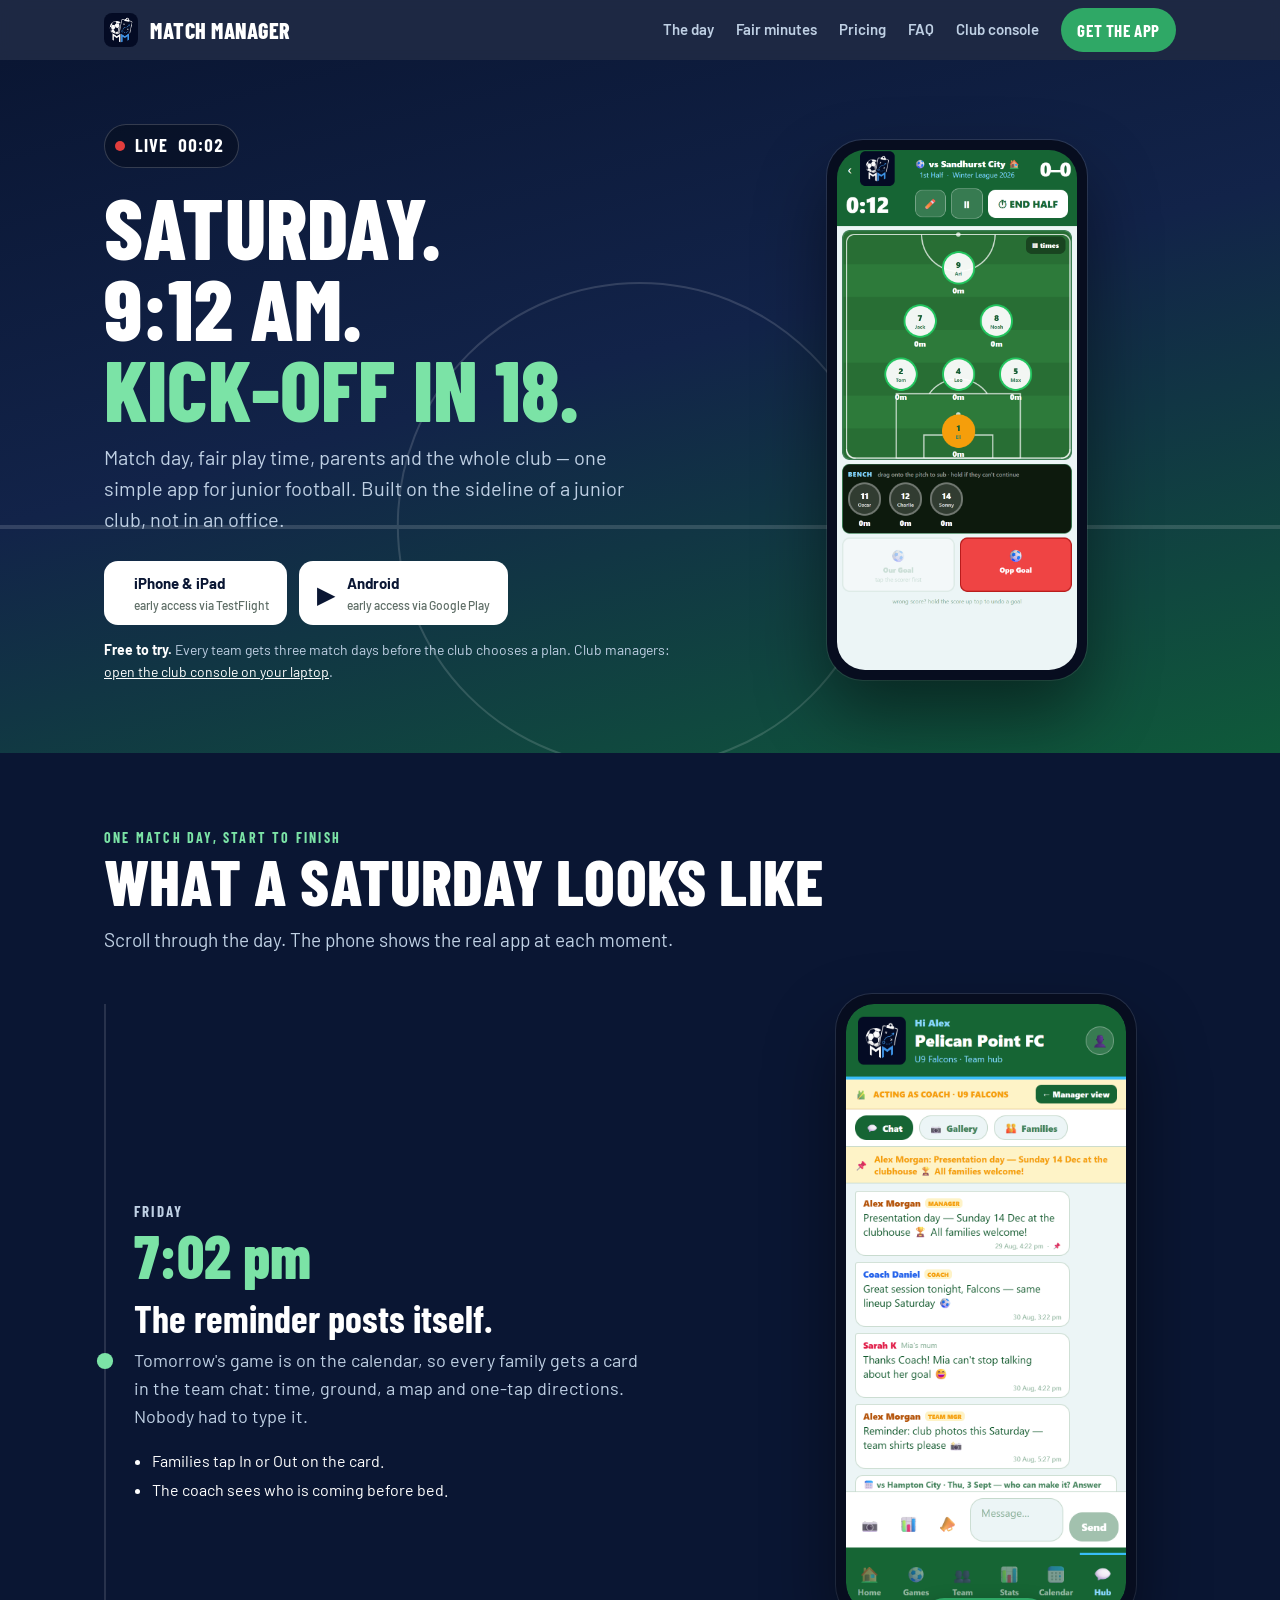
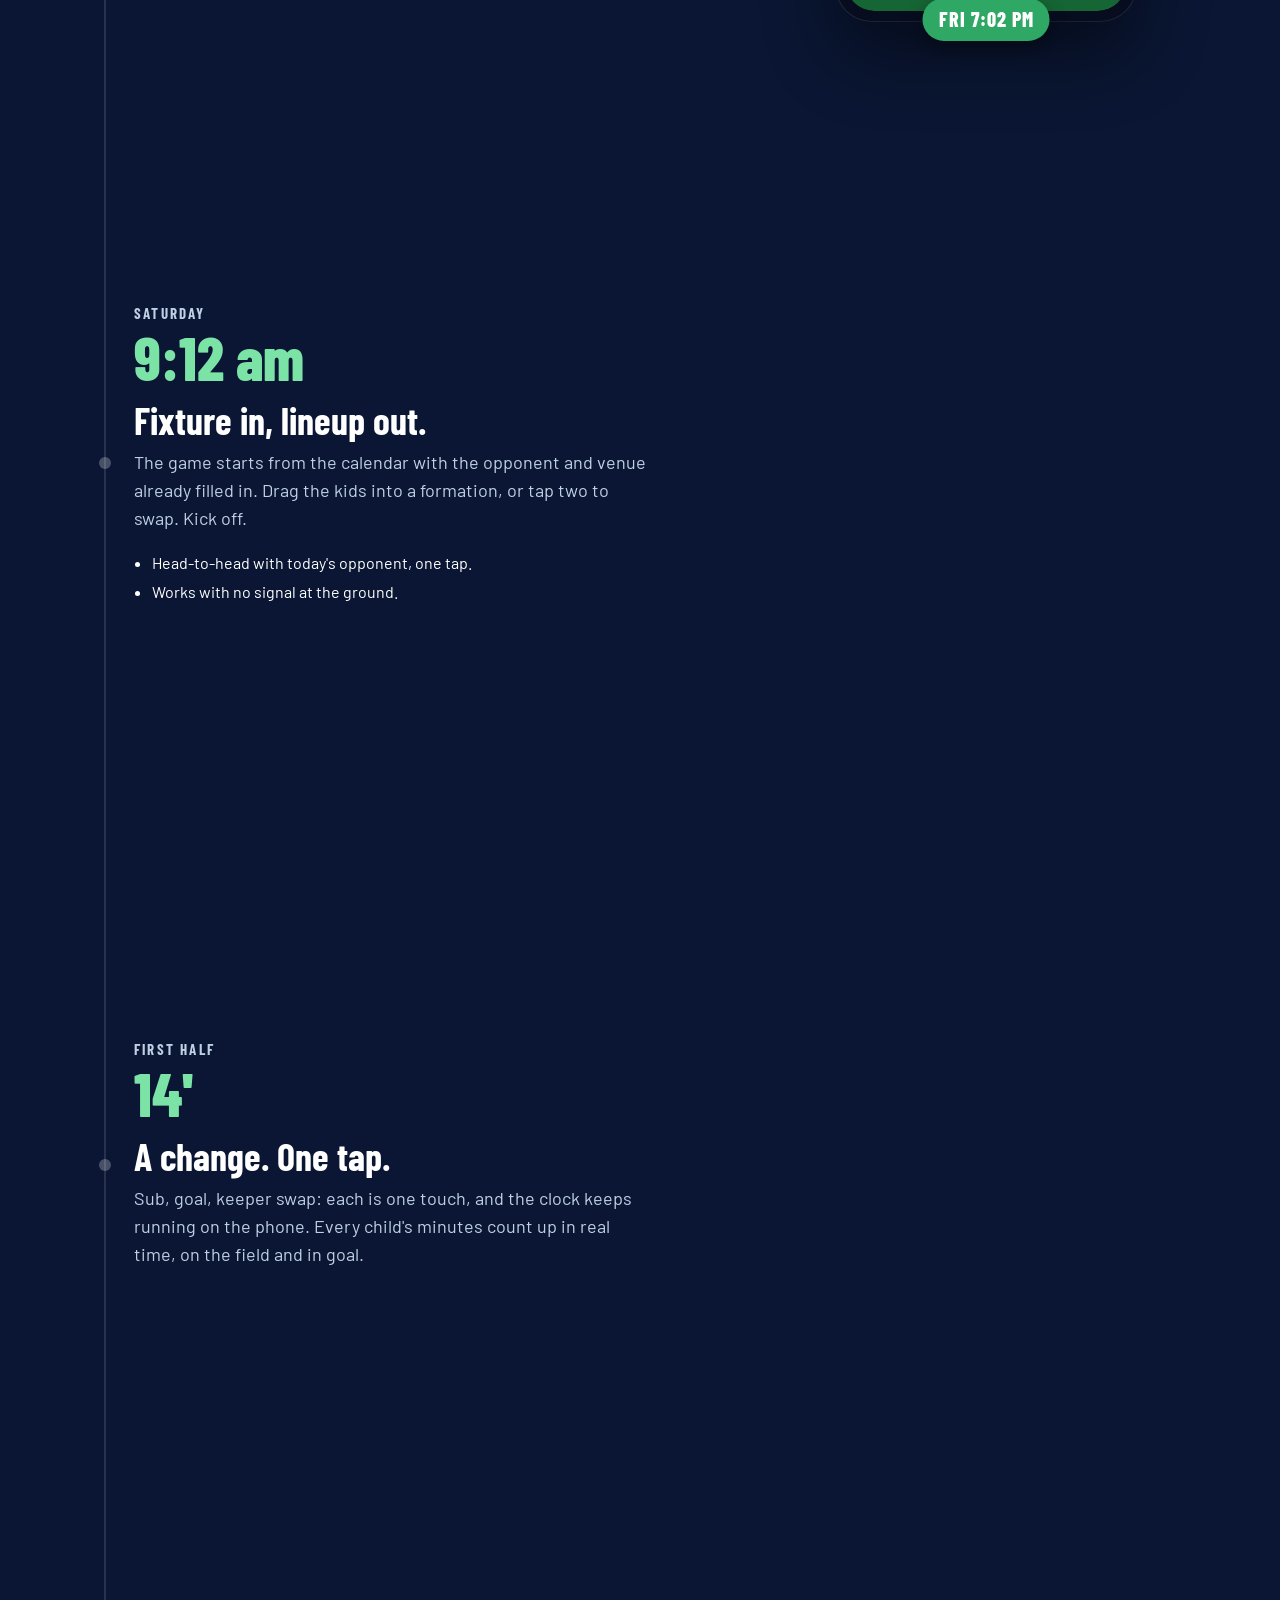
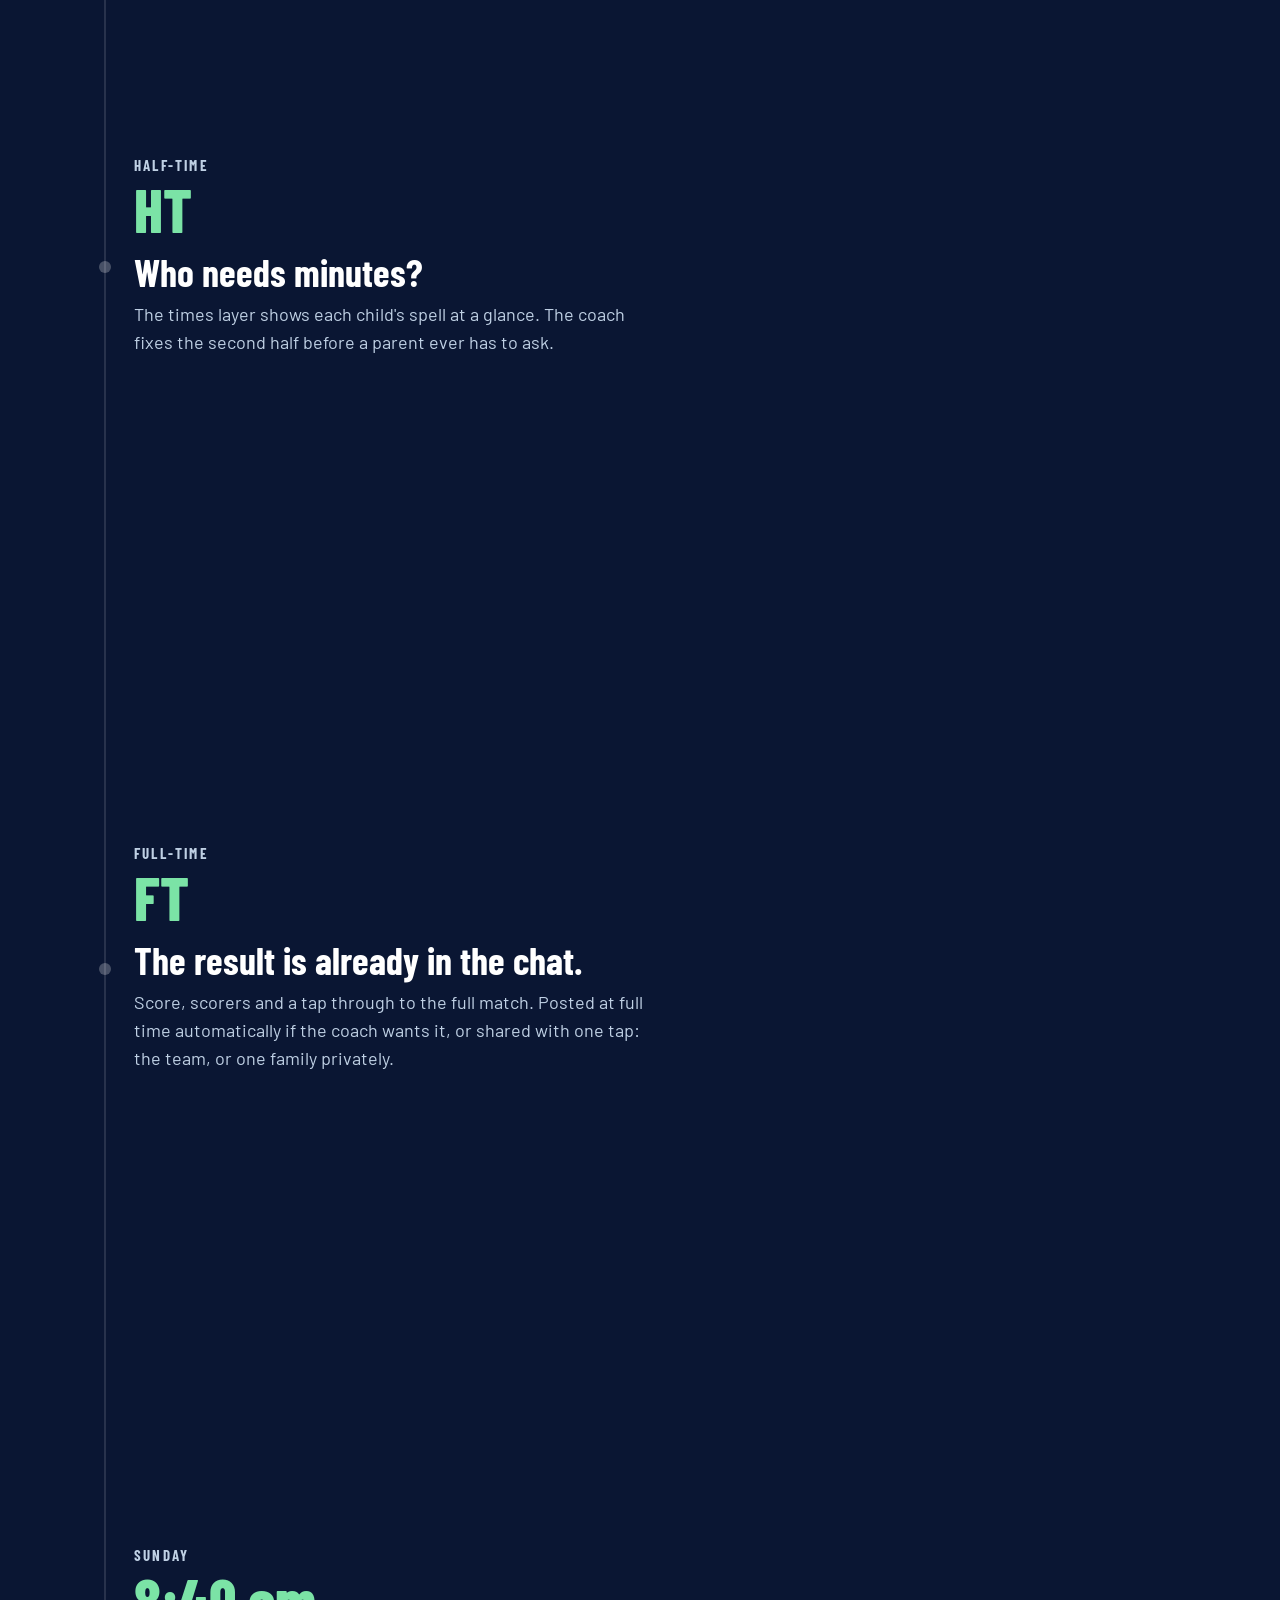
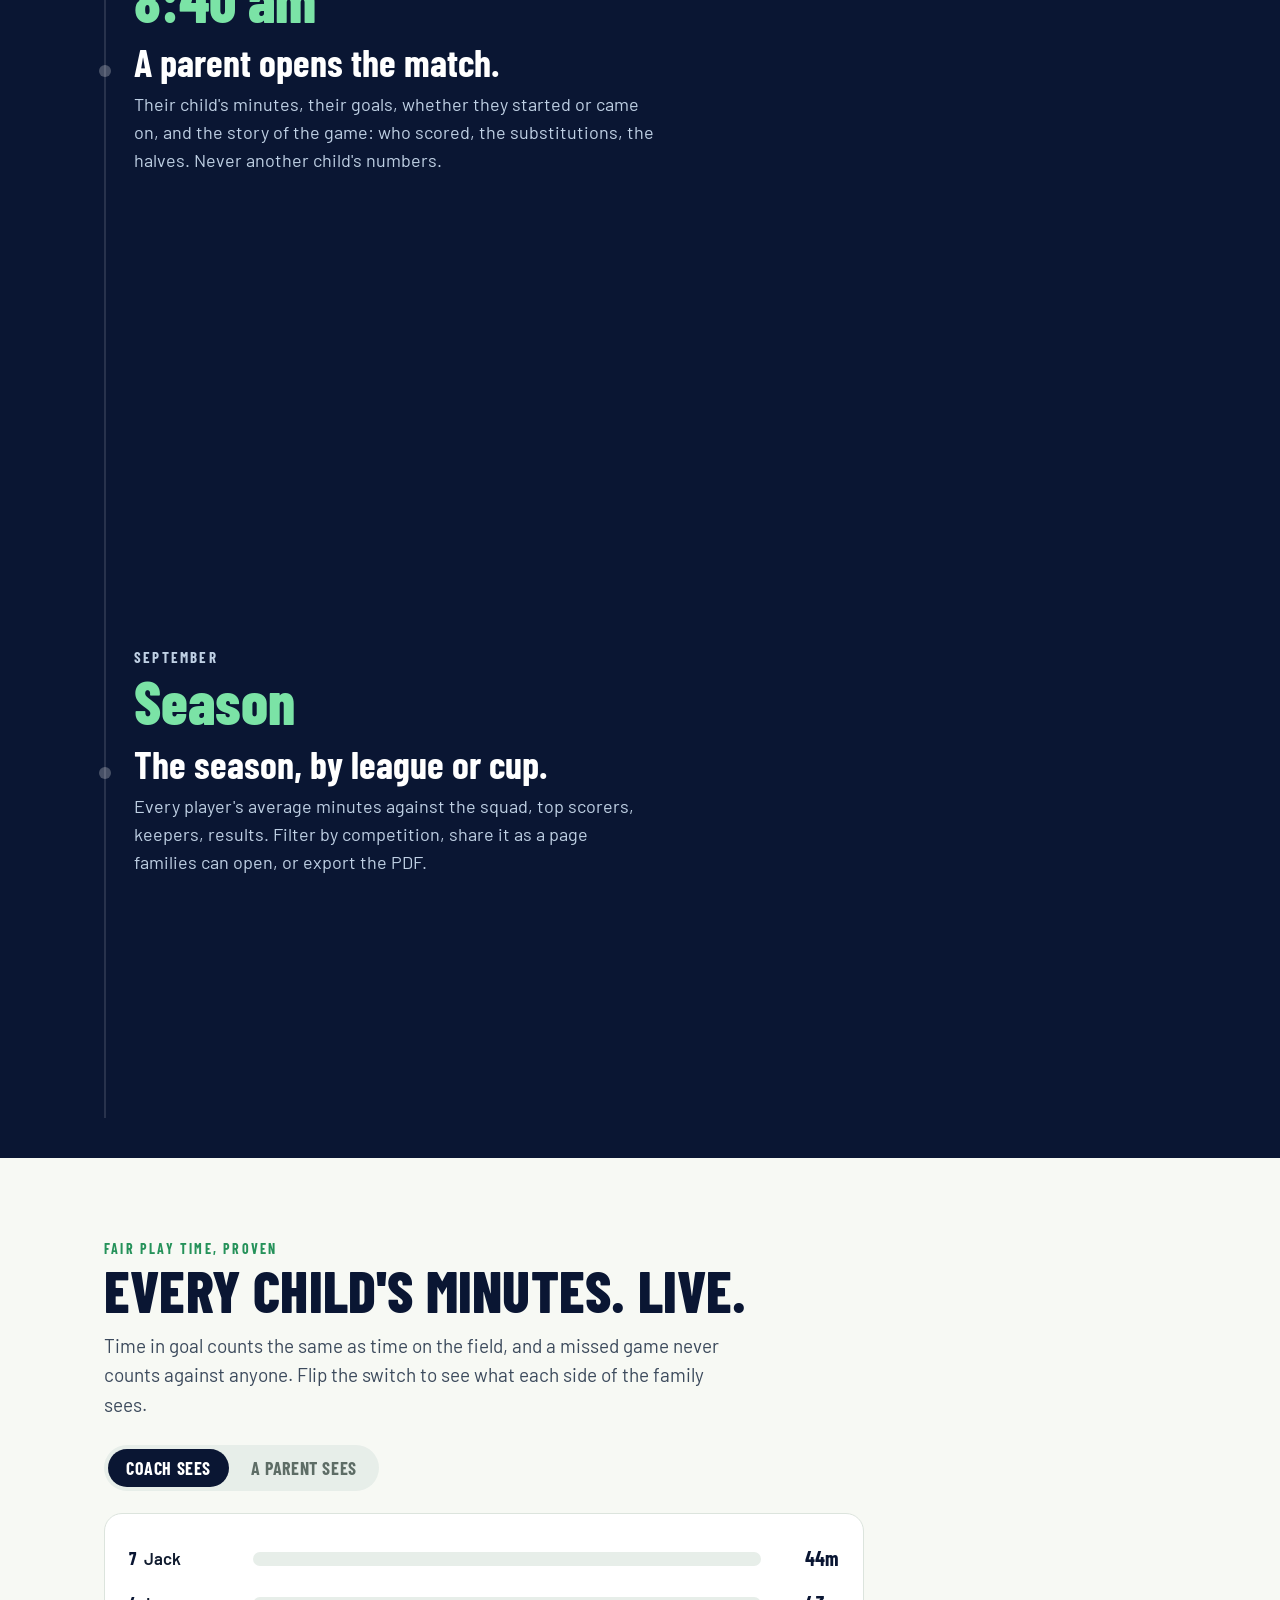
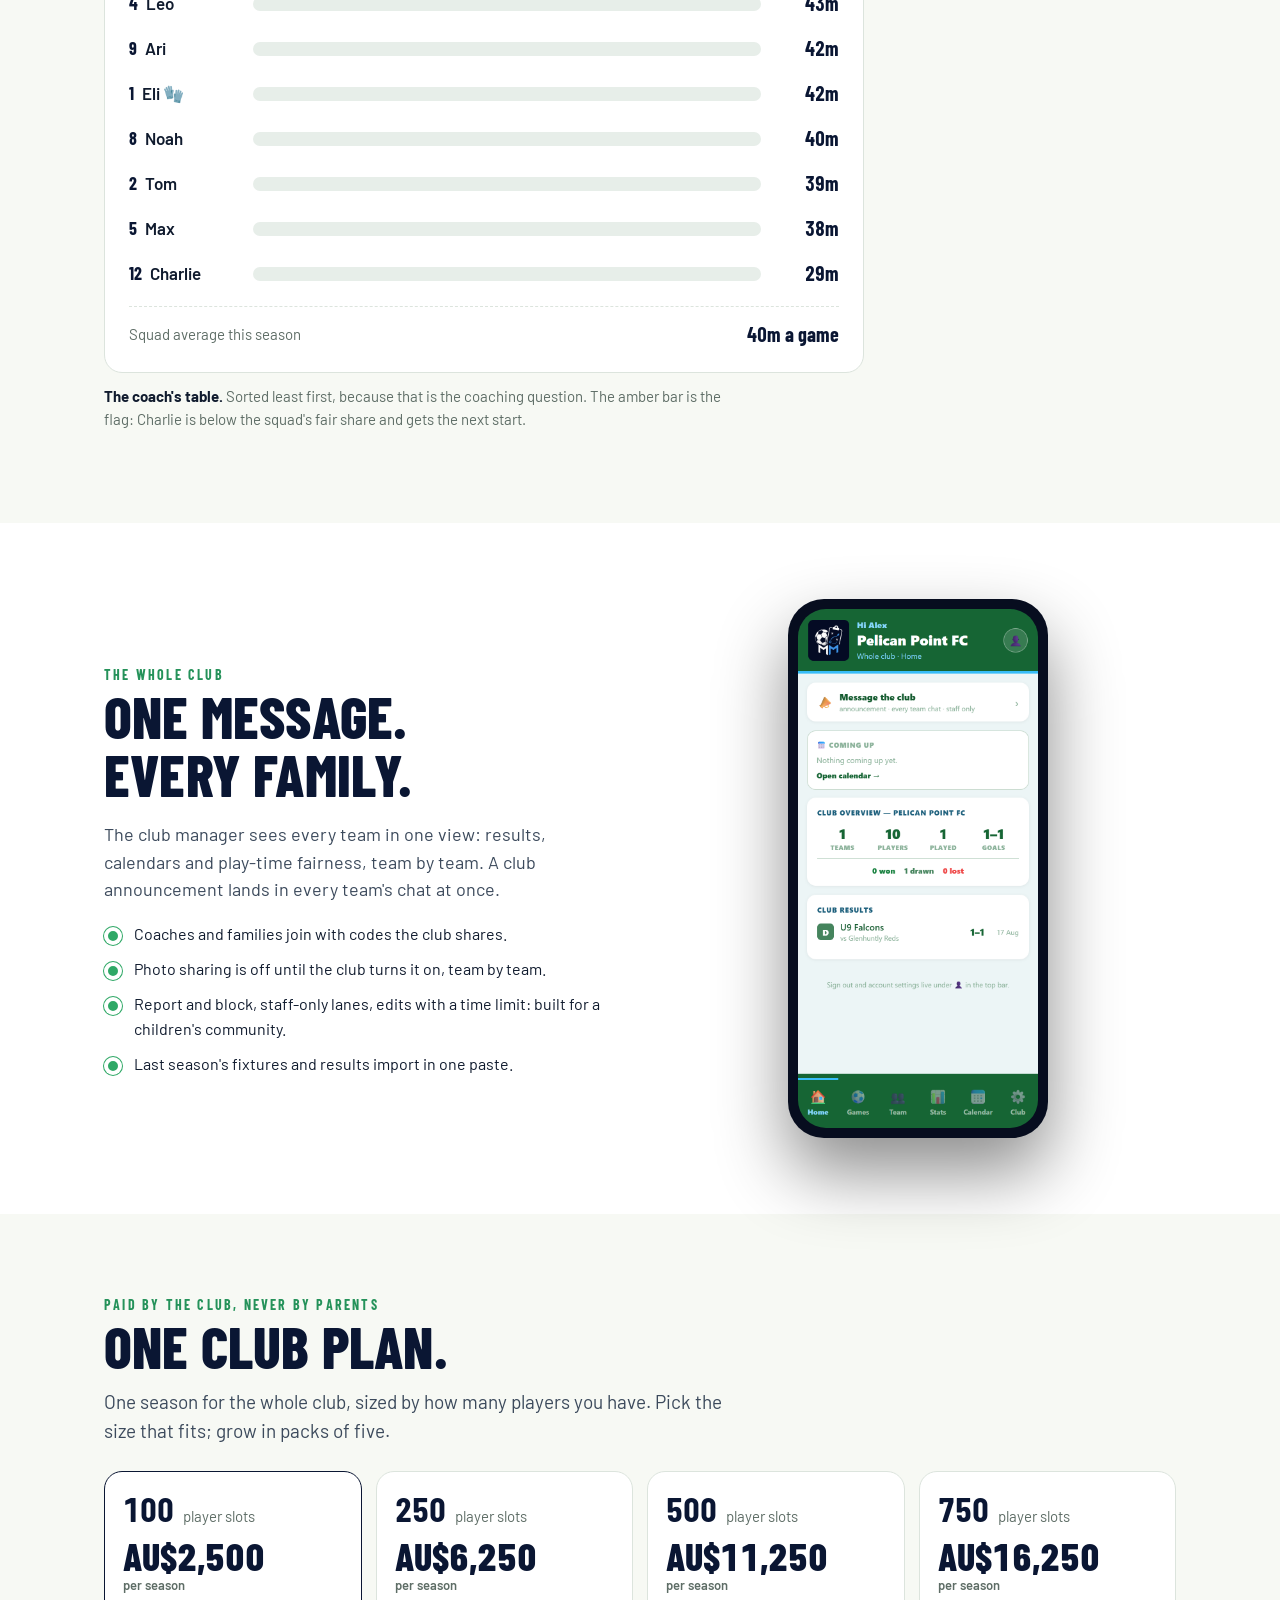
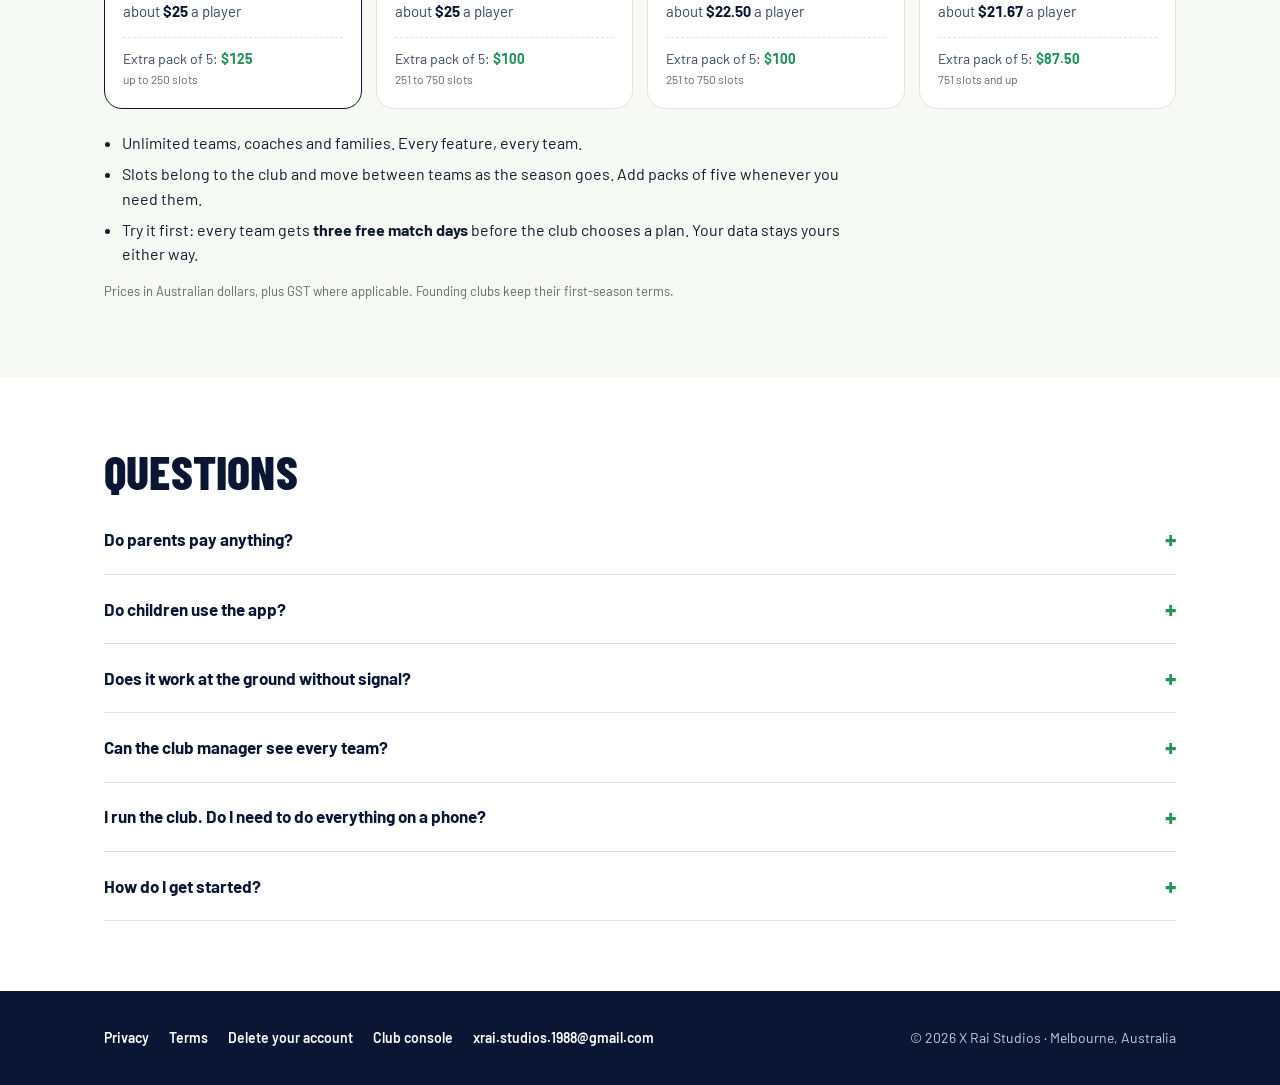
==== commit a1654098: "Club console at /app (web build of the app) and links to it" ====
--- a/index.html
+++ b/index.html
@@ -188,6 +188,7 @@
       <a href="#minutes">Fair minutes</a>
       <a href="#pricing">Pricing</a>
       <a href="#faq">FAQ</a>
+      <a href="/app/">Club console</a>
       <a class="cta" href="#get">GET THE APP</a>
     </div>
   </div>
@@ -204,7 +205,7 @@
         <a class="store" href="https://testflight.apple.com/join/XYmT5D63"><span class="ic"></span><span>iPhone &amp; iPad<small>early access via TestFlight</small></span></a>
         <a class="store" href="https://play.google.com/apps/testing/com.xraistudios.matchmanager"><span class="ic">▶</span><span>Android<small>early access via Google Play</small></span></a>
       </div>
-      <p class="fine"><b>Free to try.</b> Every team gets three match days before the club chooses a plan.</p>
+      <p class="fine"><b>Free to try.</b> Every team gets three match days before the club chooses a plan. Club managers: <a href="/app/" style="color:#fff;text-decoration:underline">open the club console on your laptop</a>.</p>
     </div>
     <div class="phone"><img src="assets/10-live.png" alt="The live match screen: the lineup on the field, the clock running, subs and goals one tap away"></div>
   </div>
@@ -368,6 +369,7 @@
     <details><summary>Do children use the app?</summary><p>No. Accounts are for adults only: coaches, club staff and parents or guardians. A child's details are entered and controlled by their club and their own family.</p></details>
     <details><summary>Does it work at the ground without signal?</summary><p>Yes. The live match runs on the phone and syncs when you are back online.</p></details>
     <details><summary>Can the club manager see every team?</summary><p>Yes. The whole club in one view, plus club-wide announcements that reach every family.</p></details>
+    <details><summary>I run the club. Do I need to do everything on a phone?</summary><p>No. The club console at <a href="/app/">matchmanager.com.au/app</a> is the same account on a laptop: set up the club, manage teams and staff, the plan and player slots, the calendar and announcements. Coaches and families use the phone app.</p></details>
     <details><summary>How do I get started?</summary><p>Install from the links at the top, create your club, add your teams. The guided setup takes a few minutes. Coaches and families join with codes you share.</p></details>
   </div>
 </section>
@@ -377,6 +379,7 @@
     <a href="privacy.html">Privacy</a>
     <a href="terms.html">Terms</a>
     <a href="delete-account.html">Delete your account</a>
+    <a href="/app/">Club console</a>
     <a href="mailto:xrai.studios.1988@gmail.com">xrai.studios.1988@gmail.com</a>
     <span class="right">© 2026 X Rai Studios · Melbourne, Australia</span>
   </div>
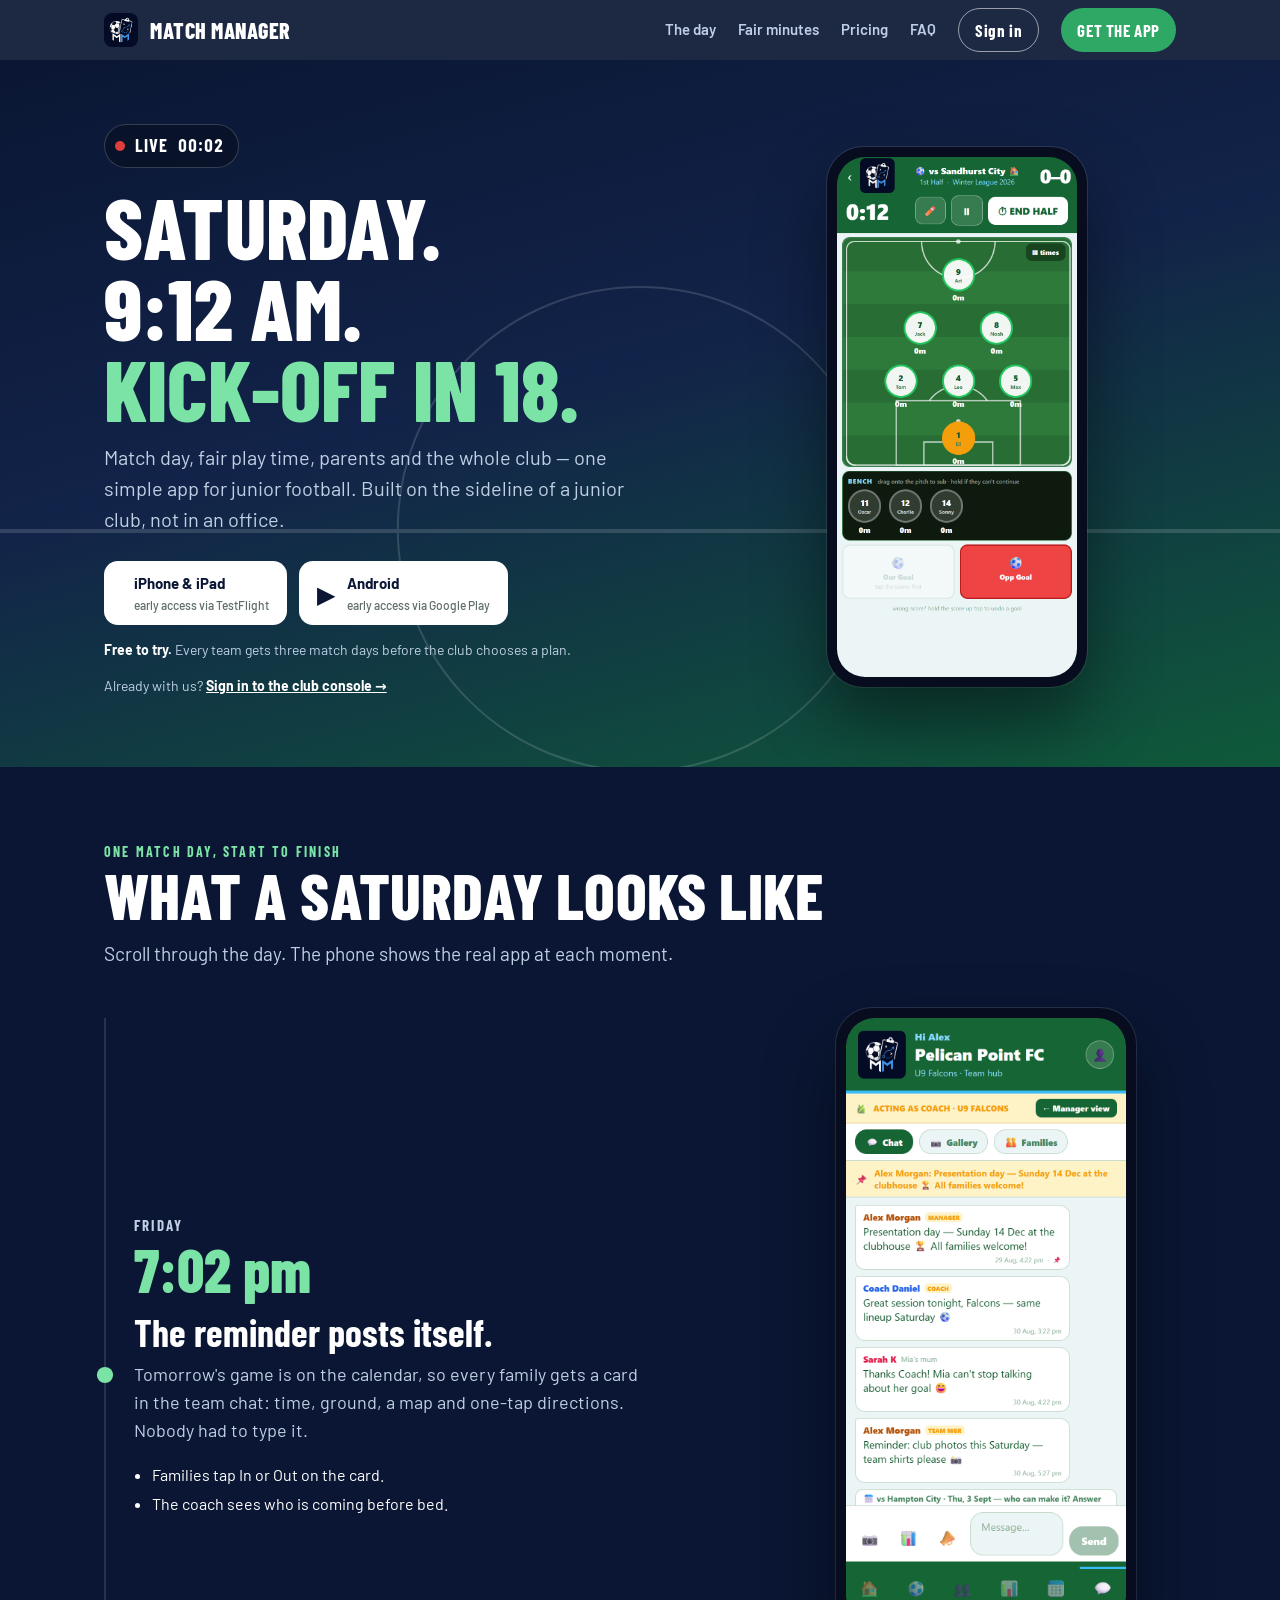
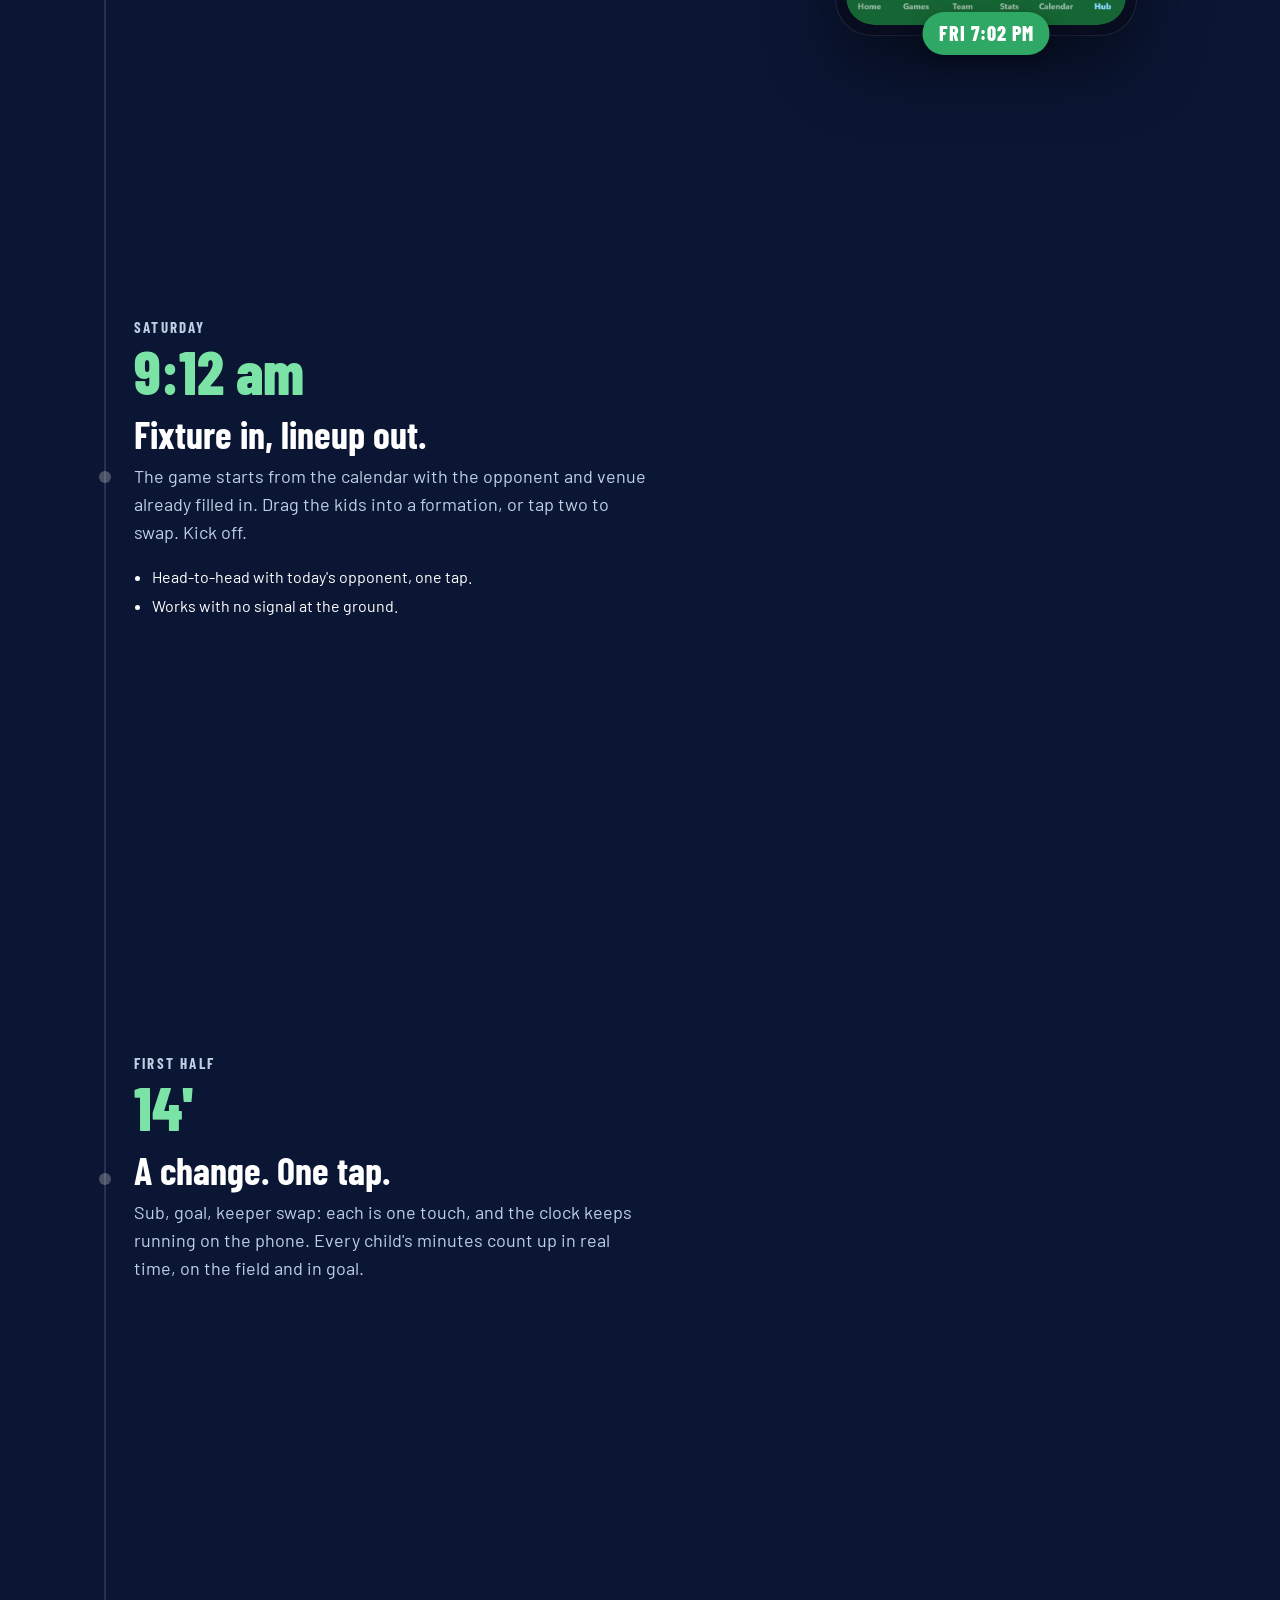
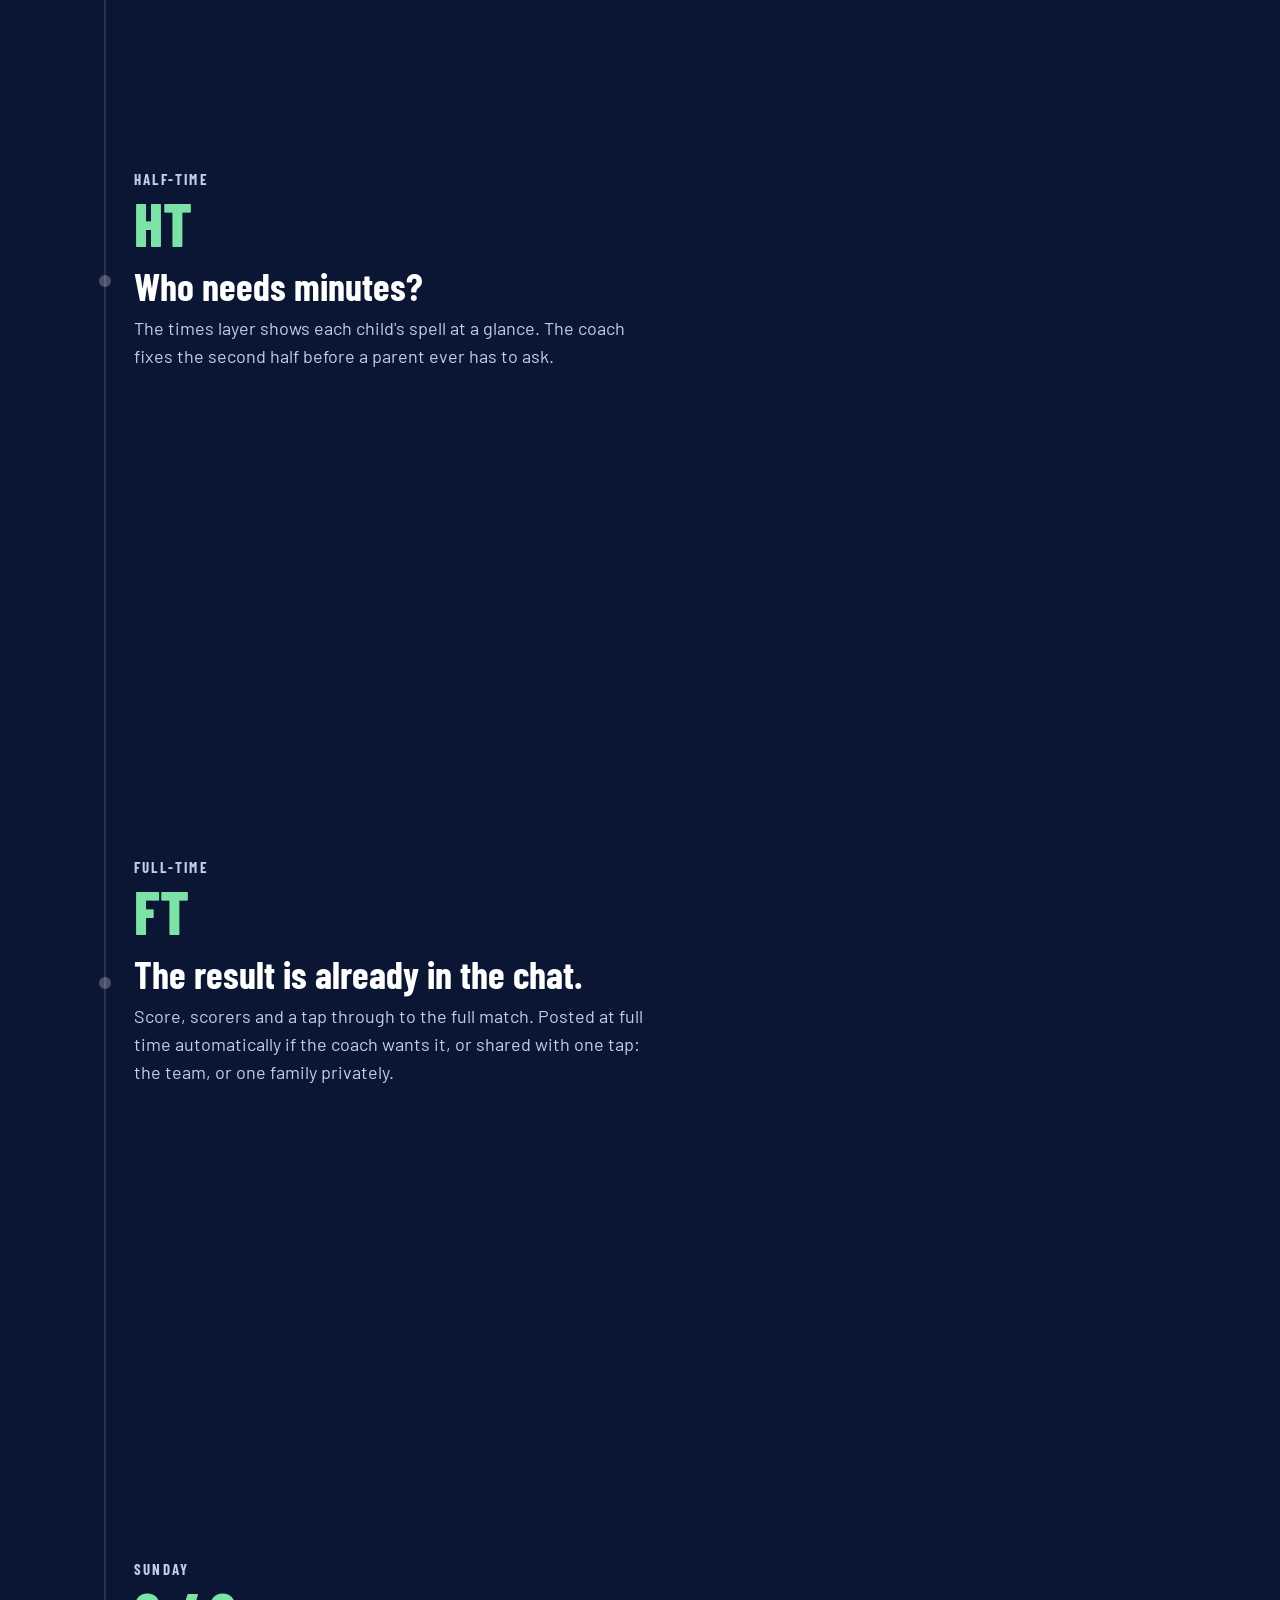
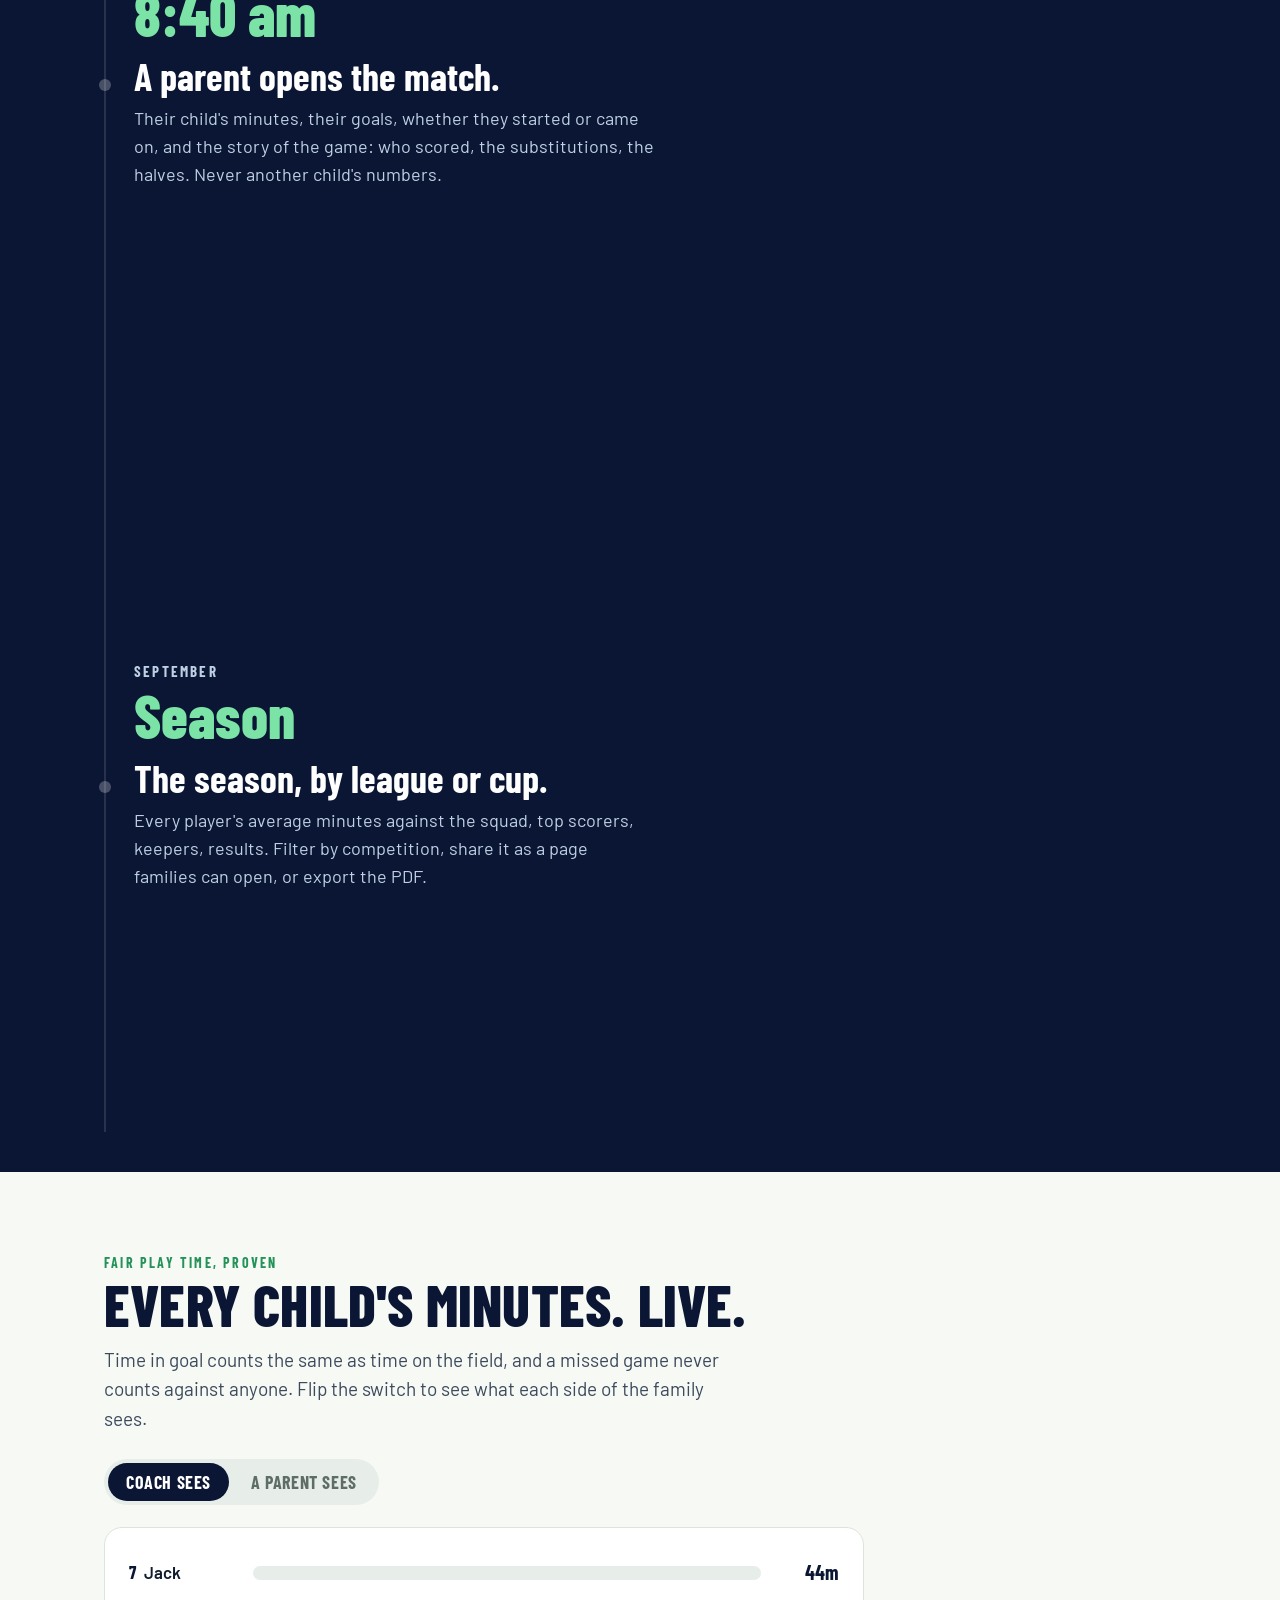
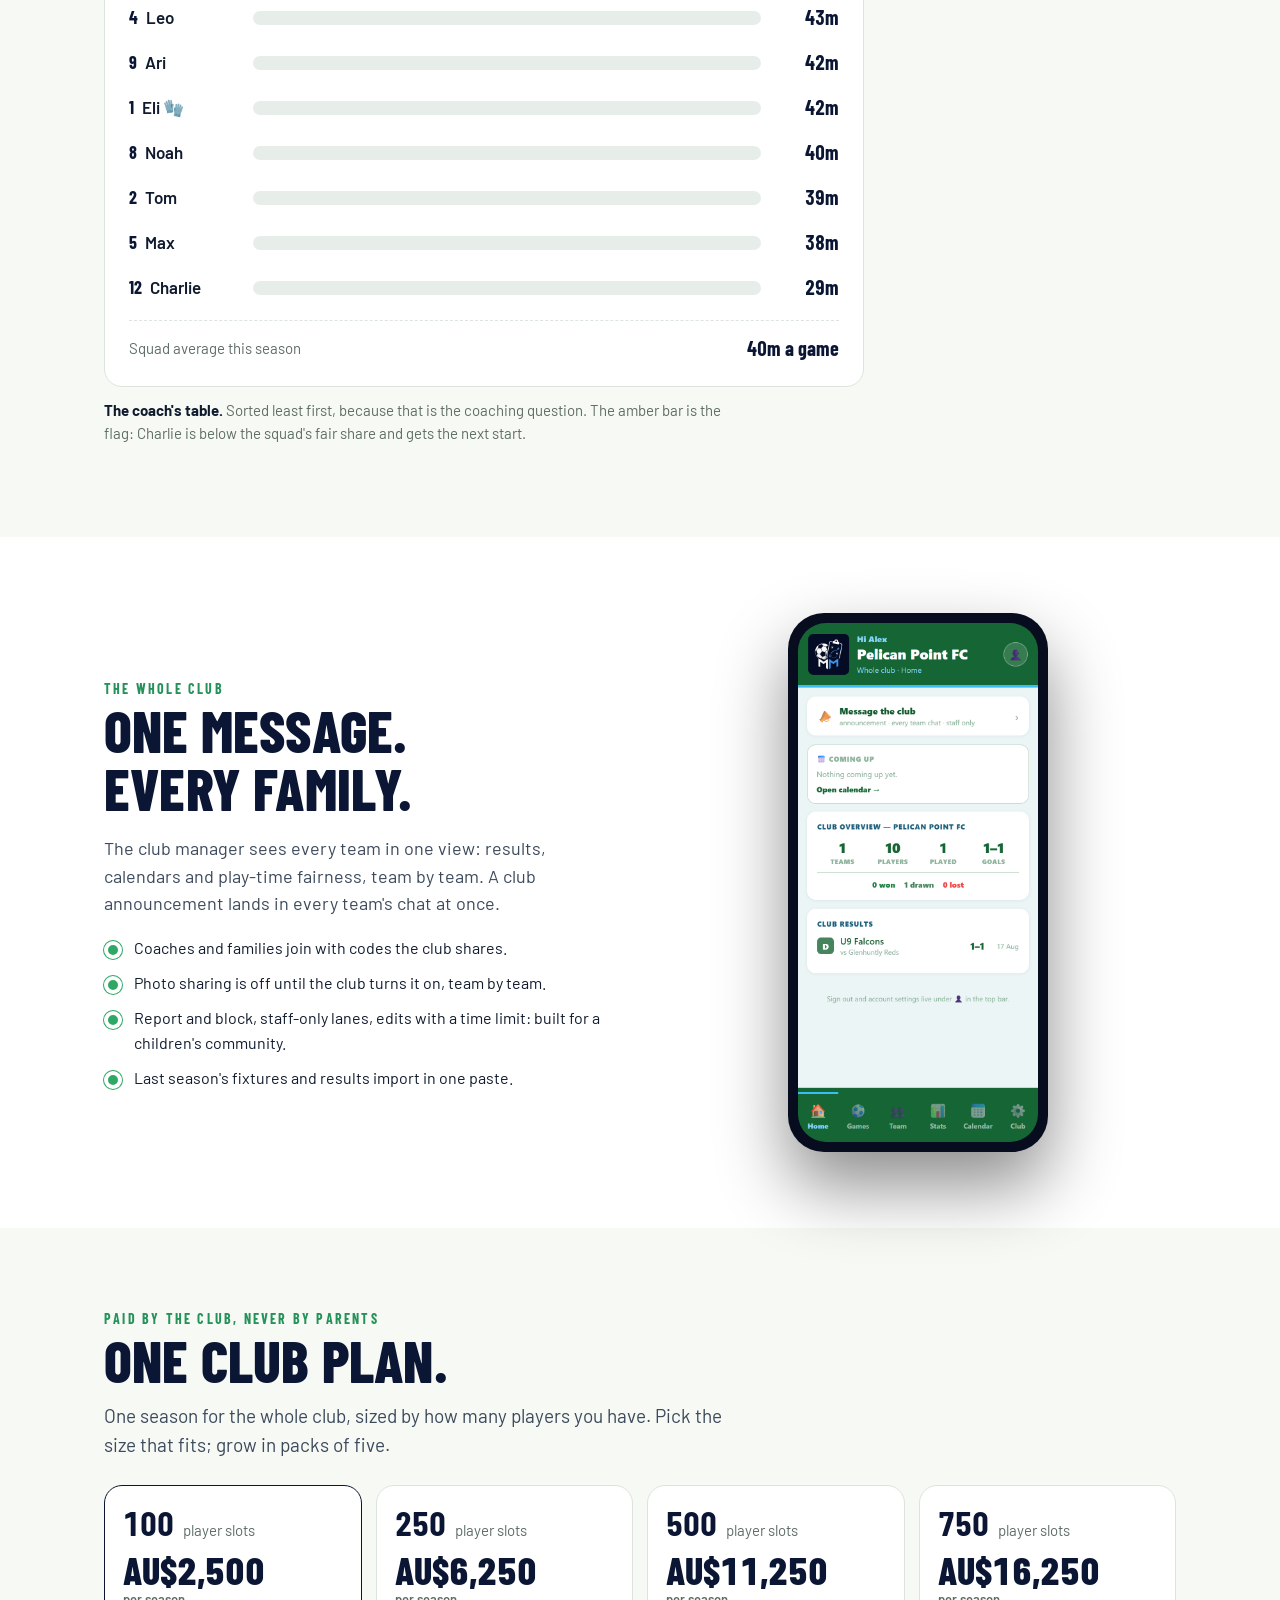
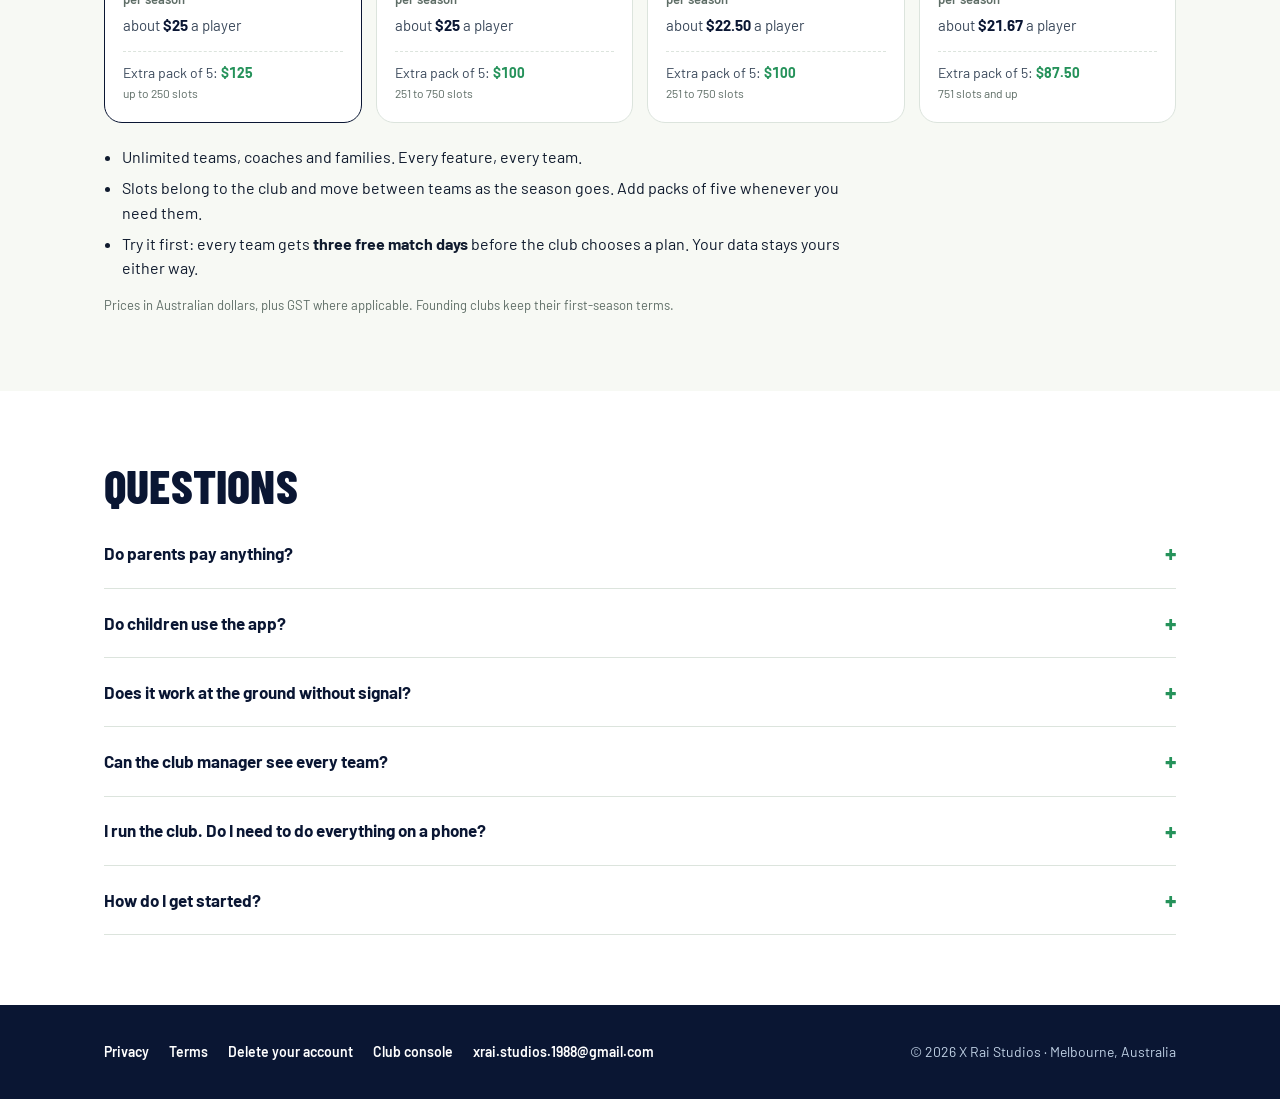
==== commit ed526920: "Club console: desktop layout; Sign in button on the site" ====
--- a/index.html
+++ b/index.html
@@ -37,6 +37,8 @@
 .nav .brand{font-family:var(--disp);font-weight:800;font-size:22px;letter-spacing:.5px}
 .nav .links{margin-left:auto;display:flex;gap:22px;align-items:center}
 .nav .links a{color:var(--skyline);font-weight:600;font-size:15px}
+.nav .links a.signin{border:1.5px solid rgba(255,255,255,.55);color:#fff;padding:8px 16px;border-radius:999px;font-family:var(--disp);font-weight:700;font-size:17px;letter-spacing:.6px}
+.nav .links a.signin:hover{background:rgba(255,255,255,.12)}
 .nav .links a.cta{background:var(--kit);color:#fff;padding:9px 16px;border-radius:999px;font-family:var(--disp);font-weight:700;font-size:17px;letter-spacing:.6px}
 .nav .links a:hover{text-decoration:none;color:#fff}
 
@@ -167,7 +169,8 @@
   .hero .phone{width:220px}
   .tiers{grid-template-columns:1fr}
   .tier .total{font-size:34px}
-  .nav .links a:not(.cta){display:none}
+  .nav .links a:not(.cta):not(.signin){display:none}
+  .nav .links{gap:10px}
   .bar{grid-template-columns:92px 1fr 54px}
 }
 @media (prefers-reduced-motion:reduce){
@@ -188,7 +191,7 @@
       <a href="#minutes">Fair minutes</a>
       <a href="#pricing">Pricing</a>
       <a href="#faq">FAQ</a>
-      <a href="/app/">Club console</a>
+      <a class="signin" href="/app/">Sign in</a>
       <a class="cta" href="#get">GET THE APP</a>
     </div>
   </div>
@@ -205,7 +208,8 @@
         <a class="store" href="https://testflight.apple.com/join/XYmT5D63"><span class="ic"></span><span>iPhone &amp; iPad<small>early access via TestFlight</small></span></a>
         <a class="store" href="https://play.google.com/apps/testing/com.xraistudios.matchmanager"><span class="ic">▶</span><span>Android<small>early access via Google Play</small></span></a>
       </div>
-      <p class="fine"><b>Free to try.</b> Every team gets three match days before the club chooses a plan. Club managers: <a href="/app/" style="color:#fff;text-decoration:underline">open the club console on your laptop</a>.</p>
+      <p class="fine"><b>Free to try.</b> Every team gets three match days before the club chooses a plan.</p>
+      <p class="fine">Already with us? <a href="/app/" style="color:#fff;font-weight:700;text-decoration:underline">Sign in to the club console →</a></p>
     </div>
     <div class="phone"><img src="assets/10-live.png" alt="The live match screen: the lineup on the field, the clock running, subs and goals one tap away"></div>
   </div>
